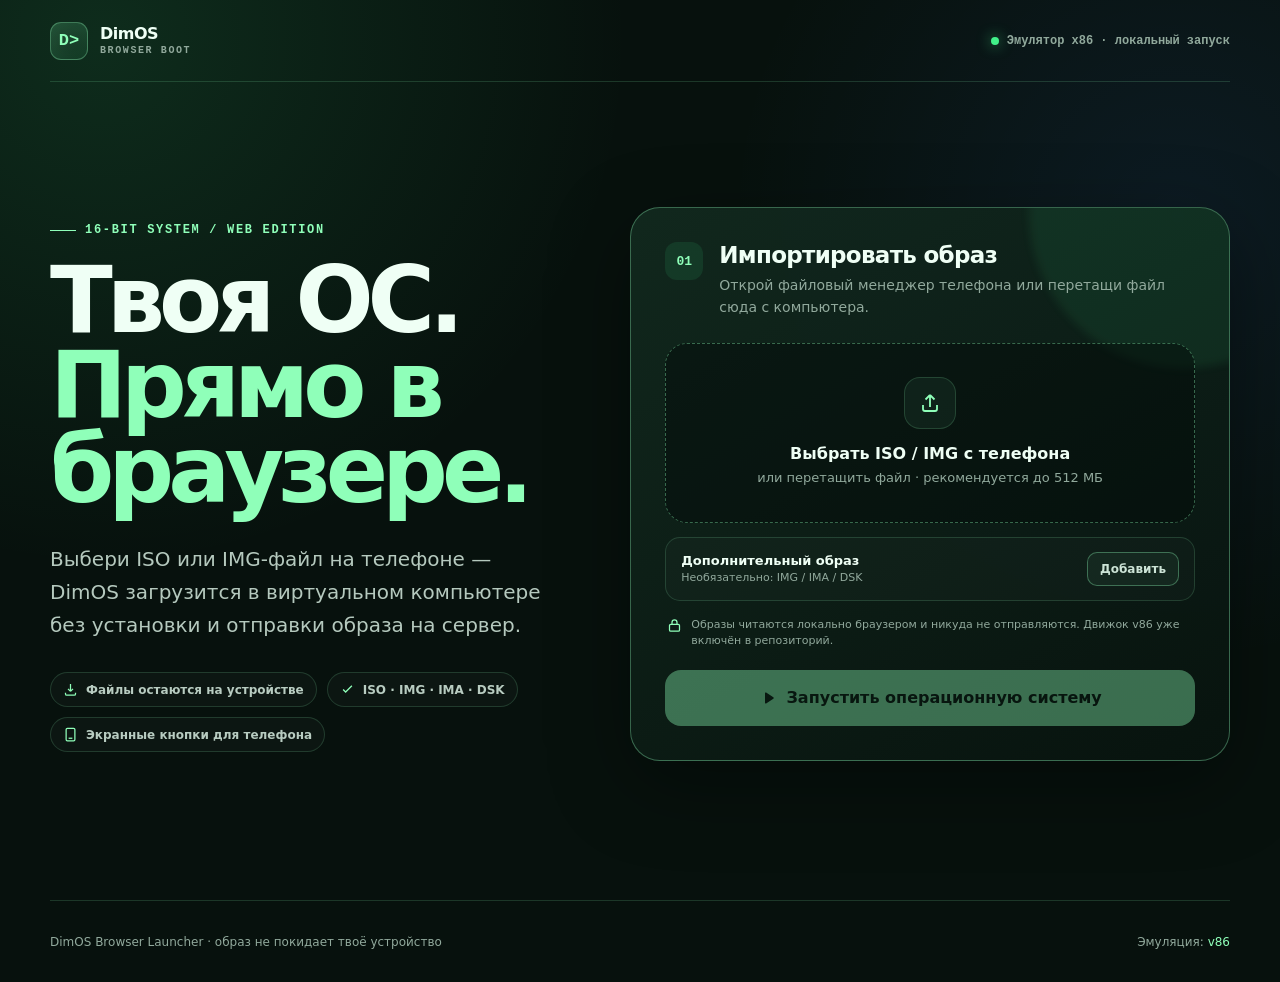
==== index.html @ f40536ed "Add browser launcher for ISO images Co-authored-by: arena-agent <297053741+arena-agent@users.noreply" ====
<!doctype html>
<html lang="ru">
<head>
    <meta charset="utf-8">
    <meta name="viewport" content="width=device-width, initial-scale=1, viewport-fit=cover">
    <meta name="theme-color" content="#07110d">
    <meta name="description" content="Запуск DimOS и других загрузочных ISO/IMG-образов прямо в браузере.">
    <title>DimOS — запуск в браузере</title>
    <style>
        :root {
            color-scheme: dark;
            --bg: #07110d;
            --panel: rgba(14, 29, 23, 0.84);
            --panel-strong: #0d1b16;
            --line: rgba(143, 255, 188, 0.16);
            --line-strong: rgba(143, 255, 188, 0.34);
            --text: #effff5;
            --muted: #91a99c;
            --green: #8fffb9;
            --green-strong: #41f18a;
            --green-dark: #123d29;
            --amber: #ffc96b;
            --red: #ff8f8f;
            --shadow: 0 24px 80px rgba(0, 0, 0, 0.38);
            --radius-xl: 30px;
            --radius-lg: 22px;
            --radius-md: 15px;
        }

        * {
            box-sizing: border-box;
        }

        html {
            scroll-behavior: smooth;
        }

        body {
            min-width: 320px;
            min-height: 100vh;
            margin: 0;
            overflow-x: hidden;
            color: var(--text);
            background:
                radial-gradient(circle at 8% 4%, rgba(65, 241, 138, 0.12), transparent 33rem),
                radial-gradient(circle at 92% 22%, rgba(68, 127, 255, 0.09), transparent 28rem),
                var(--bg);
            font-family: Inter, ui-sans-serif, system-ui, -apple-system, BlinkMacSystemFont, "Segoe UI", sans-serif;
        }

        body::before {
            position: fixed;
            inset: 0;
            z-index: -1;
            pointer-events: none;
            content: "";
            opacity: 0.14;
            background-image:
                linear-gradient(rgba(255, 255, 255, 0.025) 1px, transparent 1px),
                linear-gradient(90deg, rgba(255, 255, 255, 0.025) 1px, transparent 1px);
            background-size: 42px 42px;
            mask-image: linear-gradient(to bottom, black, transparent 78%);
        }

        button,
        input {
            font: inherit;
        }

        button {
            color: inherit;
        }

        .shell {
            width: min(1180px, calc(100% - 32px));
            margin: 0 auto;
        }

        .topbar {
            display: flex;
            align-items: center;
            justify-content: space-between;
            min-height: 82px;
            border-bottom: 1px solid var(--line);
        }

        .brand {
            display: inline-flex;
            align-items: center;
            gap: 12px;
            color: var(--text);
            text-decoration: none;
        }

        .brand-mark {
            display: grid;
            width: 38px;
            height: 38px;
            place-items: center;
            border: 1px solid var(--line-strong);
            border-radius: 11px;
            background: linear-gradient(145deg, rgba(143, 255, 185, 0.16), rgba(143, 255, 185, 0.03));
            box-shadow: inset 0 0 22px rgba(65, 241, 138, 0.08);
            color: var(--green);
            font: 800 17px/1 ui-monospace, "SFMono-Regular", Consolas, monospace;
        }

        .brand-copy {
            display: grid;
            gap: 2px;
        }

        .brand-name {
            letter-spacing: -0.03em;
            font-weight: 760;
        }

        .brand-version {
            color: var(--muted);
            font: 600 10px/1.2 ui-monospace, "SFMono-Regular", Consolas, monospace;
            letter-spacing: 0.16em;
            text-transform: uppercase;
        }

        .top-status {
            display: inline-flex;
            align-items: center;
            gap: 8px;
            color: var(--muted);
            font: 600 12px/1 ui-monospace, "SFMono-Regular", Consolas, monospace;
        }

        .top-status::before {
            width: 8px;
            height: 8px;
            border-radius: 50%;
            background: var(--green-strong);
            box-shadow: 0 0 14px rgba(65, 241, 138, 0.72);
            content: "";
        }

        .hero {
            display: grid;
            grid-template-columns: minmax(0, 0.9fr) minmax(380px, 1.1fr);
            gap: clamp(36px, 7vw, 94px);
            align-items: center;
            min-height: calc(100vh - 82px);
            padding: 72px 0 86px;
        }

        .eyebrow {
            display: inline-flex;
            align-items: center;
            gap: 9px;
            margin-bottom: 22px;
            color: var(--green);
            font: 700 12px/1.2 ui-monospace, "SFMono-Regular", Consolas, monospace;
            letter-spacing: 0.14em;
            text-transform: uppercase;
        }

        .eyebrow::before {
            width: 26px;
            height: 1px;
            background: currentColor;
            content: "";
        }

        h1 {
            max-width: 680px;
            margin: 0;
            letter-spacing: -0.065em;
            font-size: clamp(54px, 7.2vw, 92px);
            font-weight: 760;
            line-height: 0.92;
        }

        h1 span {
            display: block;
            color: var(--green);
        }

        .lead {
            max-width: 600px;
            margin: 30px 0 0;
            color: #b5c9be;
            font-size: clamp(17px, 2vw, 20px);
            line-height: 1.65;
        }

        .feature-row {
            display: flex;
            flex-wrap: wrap;
            gap: 10px;
            margin-top: 30px;
        }

        .feature {
            display: inline-flex;
            align-items: center;
            gap: 8px;
            padding: 9px 12px;
            border: 1px solid var(--line);
            border-radius: 999px;
            color: #b8ccc1;
            background: rgba(255, 255, 255, 0.025);
            font-size: 12px;
            font-weight: 650;
        }

        .feature svg {
            width: 15px;
            color: var(--green);
        }

        .loader-card {
            position: relative;
            overflow: hidden;
            padding: clamp(22px, 4vw, 34px);
            border: 1px solid var(--line-strong);
            border-radius: var(--radius-xl);
            background: linear-gradient(150deg, rgba(18, 41, 31, 0.94), rgba(8, 19, 15, 0.94));
            box-shadow: var(--shadow);
        }

        .loader-card::before {
            position: absolute;
            top: -150px;
            right: -110px;
            width: 310px;
            height: 310px;
            border-radius: 50%;
            background: rgba(65, 241, 138, 0.08);
            filter: blur(4px);
            content: "";
        }

        .card-head {
            position: relative;
            display: flex;
            gap: 16px;
            align-items: flex-start;
            margin-bottom: 24px;
        }

        .step-number {
            display: grid;
            flex: 0 0 auto;
            width: 38px;
            height: 38px;
            place-items: center;
            border-radius: 12px;
            color: var(--green);
            background: rgba(65, 241, 138, 0.1);
            font: 700 13px/1 ui-monospace, "SFMono-Regular", Consolas, monospace;
        }

        h2,
        h3,
        p {
            margin-top: 0;
        }

        .card-head h2 {
            margin-bottom: 7px;
            letter-spacing: -0.03em;
            font-size: 23px;
        }

        .card-head p {
            margin-bottom: 0;
            color: var(--muted);
            font-size: 14px;
            line-height: 1.55;
        }

        .dropzone {
            position: relative;
            display: grid;
            min-height: 180px;
            padding: 26px;
            place-items: center;
            border: 1px dashed rgba(143, 255, 185, 0.36);
            border-radius: var(--radius-lg);
            outline: none;
            background: rgba(4, 12, 9, 0.46);
            text-align: center;
            transition: border-color 160ms ease, background 160ms ease, transform 160ms ease;
            cursor: pointer;
        }

        .dropzone:hover,
        .dropzone:focus-visible,
        .dropzone.is-dragging {
            border-color: var(--green);
            background: rgba(65, 241, 138, 0.075);
            transform: translateY(-2px);
        }

        .dropzone input {
            position: absolute;
            width: 1px;
            height: 1px;
            opacity: 0;
            pointer-events: none;
        }

        .upload-icon {
            display: grid;
            width: 52px;
            height: 52px;
            margin: 0 auto 15px;
            place-items: center;
            border: 1px solid var(--line);
            border-radius: 16px;
            background: rgba(143, 255, 185, 0.06);
            color: var(--green);
        }

        .upload-icon svg {
            width: 24px;
        }

        .drop-title {
            display: block;
            margin-bottom: 6px;
            font-weight: 720;
        }

        .drop-hint {
            display: block;
            color: var(--muted);
            font-size: 13px;
            line-height: 1.45;
        }

        .file-summary {
            display: none;
            grid-template-columns: 42px minmax(0, 1fr) auto;
            gap: 12px;
            align-items: center;
            width: 100%;
            text-align: left;
        }

        .dropzone.has-file .upload-prompt {
            display: none;
        }

        .dropzone.has-file .file-summary {
            display: grid;
        }

        .file-type {
            display: grid;
            width: 42px;
            height: 42px;
            place-items: center;
            border-radius: 12px;
            background: var(--green-dark);
            color: var(--green);
            font: 800 10px/1 ui-monospace, "SFMono-Regular", Consolas, monospace;
        }

        .file-copy {
            min-width: 0;
        }

        .file-name {
            display: block;
            overflow: hidden;
            margin-bottom: 4px;
            text-overflow: ellipsis;
            white-space: nowrap;
            font-size: 14px;
            font-weight: 700;
        }

        .file-meta {
            color: var(--muted);
            font-size: 12px;
        }

        .change-file {
            color: var(--green);
            font-size: 12px;
            font-weight: 700;
        }

        .secondary-upload {
            display: grid;
            grid-template-columns: minmax(0, 1fr) auto;
            gap: 12px;
            align-items: center;
            margin-top: 14px;
            padding: 14px 15px;
            border: 1px solid var(--line);
            border-radius: var(--radius-md);
            background: rgba(255, 255, 255, 0.02);
        }

        .secondary-copy strong {
            display: block;
            margin-bottom: 3px;
            font-size: 13px;
        }

        .secondary-copy span {
            display: block;
            overflow: hidden;
            max-width: 280px;
            color: var(--muted);
            text-overflow: ellipsis;
            white-space: nowrap;
            font-size: 11px;
        }

        .small-file-button {
            position: relative;
            overflow: hidden;
            padding: 9px 12px;
            border: 1px solid var(--line-strong);
            border-radius: 10px;
            color: #cce3d6;
            background: rgba(143, 255, 185, 0.05);
            font-size: 12px;
            font-weight: 700;
            cursor: pointer;
        }

        .small-file-button:hover {
            border-color: var(--green);
        }

        .small-file-button input {
            position: absolute;
            inset: 0;
            opacity: 0;
            cursor: pointer;
        }

        .privacy-note {
            display: flex;
            gap: 9px;
            align-items: flex-start;
            margin: 16px 2px 0;
            color: var(--muted);
            font-size: 11px;
            line-height: 1.5;
        }

        .privacy-note svg {
            flex: 0 0 auto;
            width: 15px;
            margin-top: 1px;
            color: var(--green);
        }

        .start-button {
            display: flex;
            width: 100%;
            min-height: 56px;
            margin-top: 20px;
            align-items: center;
            justify-content: center;
            gap: 10px;
            border: 0;
            border-radius: 16px;
            color: #06140d;
            background: var(--green);
            box-shadow: 0 12px 35px rgba(65, 241, 138, 0.18);
            font-weight: 800;
            cursor: pointer;
            transition: filter 160ms ease, transform 160ms ease, opacity 160ms ease;
        }

        .start-button:hover:not(:disabled) {
            filter: brightness(1.08);
            transform: translateY(-2px);
        }

        .start-button:disabled {
            opacity: 0.38;
            box-shadow: none;
            cursor: not-allowed;
        }

        .start-button svg {
            width: 18px;
        }

        .emulator-section {
            display: none;
            padding: 16px 0 100px;
        }

        .emulator-section.is-visible {
            display: block;
        }

        .emulator-heading {
            display: flex;
            gap: 20px;
            align-items: flex-end;
            justify-content: space-between;
            margin-bottom: 22px;
        }

        .emulator-heading h2 {
            margin-bottom: 6px;
            letter-spacing: -0.04em;
            font-size: clamp(30px, 5vw, 48px);
        }

        .emulator-heading p {
            margin-bottom: 0;
            color: var(--muted);
        }

        .machine {
            overflow: hidden;
            border: 1px solid var(--line-strong);
            border-radius: var(--radius-xl);
            background: #09110e;
            box-shadow: var(--shadow);
        }

        .machine-toolbar {
            display: flex;
            gap: 14px;
            align-items: center;
            justify-content: space-between;
            min-height: 58px;
            padding: 10px 16px;
            border-bottom: 1px solid var(--line);
            background: rgba(255, 255, 255, 0.025);
        }

        .machine-status {
            display: inline-flex;
            min-width: 0;
            gap: 9px;
            align-items: center;
            color: #b7cbbf;
            font: 600 12px/1.3 ui-monospace, "SFMono-Regular", Consolas, monospace;
        }

        .status-dot {
            flex: 0 0 auto;
            width: 9px;
            height: 9px;
            border-radius: 50%;
            background: var(--amber);
            box-shadow: 0 0 12px rgba(255, 201, 107, 0.52);
        }

        .machine-status[data-tone="ready"] .status-dot {
            background: var(--green-strong);
            box-shadow: 0 0 12px rgba(65, 241, 138, 0.6);
        }

        .machine-status[data-tone="error"] .status-dot {
            background: var(--red);
            box-shadow: 0 0 12px rgba(255, 143, 143, 0.55);
        }

        #statusText {
            overflow: hidden;
            text-overflow: ellipsis;
            white-space: nowrap;
        }

        .toolbar-actions {
            display: flex;
            flex-wrap: wrap;
            gap: 7px;
            justify-content: flex-end;
        }

        .tool-button {
            min-height: 34px;
            padding: 7px 11px;
            border: 1px solid var(--line);
            border-radius: 9px;
            color: #bdd2c7;
            background: rgba(255, 255, 255, 0.025);
            font-size: 11px;
            font-weight: 700;
            cursor: pointer;
        }

        .tool-button:hover:not(:disabled) {
            border-color: var(--line-strong);
            color: var(--text);
            background: rgba(143, 255, 185, 0.055);
        }

        .tool-button:disabled {
            opacity: 0.4;
            cursor: not-allowed;
        }

        .screen-viewport {
            position: relative;
            display: grid;
            min-height: 520px;
            overflow: auto;
            place-items: center;
            padding: 28px;
            outline: none;
            background:
                radial-gradient(circle at 50% 44%, rgba(28, 80, 52, 0.18), transparent 34rem),
                #030604;
        }

        .screen-viewport:focus-visible {
            box-shadow: inset 0 0 0 2px var(--green);
        }

        #screen_container {
            position: relative;
            flex: 0 0 auto;
            overflow: hidden;
            background: #000;
            box-shadow: 0 0 0 1px #203128, 0 16px 48px rgba(0, 0, 0, 0.58);
        }

        #screen_container > div {
            white-space: pre;
            font: 16px/16px ui-monospace, "SFMono-Regular", Consolas, monospace;
        }

        #screen_container canvas {
            display: none;
            image-rendering: pixelated;
        }

        .boot-placeholder {
            position: absolute;
            inset: 0;
            display: grid;
            place-items: center;
            padding: 30px;
            color: var(--muted);
            background: #030604;
            text-align: center;
            font: 600 13px/1.7 ui-monospace, "SFMono-Regular", Consolas, monospace;
        }

        .boot-placeholder[hidden] {
            display: none;
        }

        .placeholder-spinner {
            width: 34px;
            height: 34px;
            margin: 0 auto 16px;
            border: 2px solid rgba(143, 255, 185, 0.15);
            border-top-color: var(--green);
            border-radius: 50%;
            animation: spin 900ms linear infinite;
        }

        @keyframes spin {
            to { transform: rotate(360deg); }
        }

        .mobile-controls {
            display: grid;
            grid-template-columns: minmax(260px, 1fr) minmax(220px, 0.65fr);
            gap: 20px;
            padding: 22px;
            border-top: 1px solid var(--line);
            background: rgba(255, 255, 255, 0.018);
        }

        .control-panel {
            display: flex;
            flex-wrap: wrap;
            gap: 10px;
            align-content: center;
        }

        .control-label {
            width: 100%;
            margin-bottom: 2px;
            color: var(--muted);
            font-size: 11px;
            font-weight: 700;
            letter-spacing: 0.08em;
            text-transform: uppercase;
        }

        .key-button {
            min-width: 56px;
            min-height: 46px;
            padding: 10px 15px;
            border: 1px solid var(--line-strong);
            border-radius: 12px;
            color: #dff8e9;
            background: linear-gradient(180deg, rgba(143, 255, 185, 0.09), rgba(143, 255, 185, 0.025));
            box-shadow: 0 3px 0 rgba(0, 0, 0, 0.32);
            font: 750 13px/1 ui-monospace, "SFMono-Regular", Consolas, monospace;
            touch-action: manipulation;
            user-select: none;
            cursor: pointer;
        }

        .key-button:active:not(:disabled) {
            transform: translateY(2px);
            box-shadow: 0 1px 0 rgba(0, 0, 0, 0.32);
        }

        .key-button:disabled {
            opacity: 0.34;
            cursor: not-allowed;
        }

        .key-button.primary-key {
            min-width: 124px;
            color: #06140d;
            border-color: var(--green);
            background: var(--green);
        }

        .dpad {
            display: grid;
            grid-template-columns: repeat(3, 52px);
            grid-template-rows: repeat(2, 48px);
            gap: 7px;
            justify-content: end;
        }

        .dpad .key-button {
            min-width: 52px;
            min-height: 48px;
            padding: 0;
            font-size: 17px;
        }

        .dpad-up { grid-column: 2; }
        .dpad-left { grid-column: 1; grid-row: 2; }
        .dpad-down { grid-column: 2; grid-row: 2; }
        .dpad-right { grid-column: 3; grid-row: 2; }

        .instructions {
            display: grid;
            grid-template-columns: repeat(3, 1fr);
            gap: 12px;
            margin-top: 18px;
        }

        .instruction-card {
            padding: 17px;
            border: 1px solid var(--line);
            border-radius: 16px;
            background: rgba(255, 255, 255, 0.02);
        }

        .instruction-card strong {
            display: block;
            margin-bottom: 5px;
            color: #d8eee2;
            font-size: 13px;
        }

        .instruction-card span {
            color: var(--muted);
            font-size: 12px;
            line-height: 1.5;
        }

        footer {
            display: flex;
            gap: 18px;
            align-items: center;
            justify-content: space-between;
            min-height: 82px;
            border-top: 1px solid var(--line);
            color: var(--muted);
            font-size: 12px;
        }

        footer a {
            color: var(--green);
            text-decoration: none;
        }

        @media (max-width: 900px) {
            .hero {
                grid-template-columns: 1fr;
                min-height: auto;
                padding: 72px 0;
            }

            .hero-copy {
                max-width: 720px;
            }

            .loader-card {
                max-width: 680px;
            }

            .mobile-controls {
                grid-template-columns: 1fr auto;
            }
        }

        @media (max-width: 640px) {
            .shell {
                width: min(100% - 22px, 1180px);
            }

            .topbar {
                min-height: 68px;
            }

            .top-status {
                font-size: 0;
            }

            .top-status::after {
                content: "WEB";
                font-size: 10px;
            }

            .hero {
                gap: 48px;
                padding: 52px 0 62px;
            }

            h1 {
                font-size: clamp(48px, 16.5vw, 70px);
            }

            .lead {
                margin-top: 24px;
                font-size: 16px;
            }

            .loader-card {
                padding: 18px;
                border-radius: 24px;
            }

            .dropzone {
                min-height: 164px;
                padding: 20px;
            }

            .file-summary {
                grid-template-columns: 42px minmax(0, 1fr);
            }

            .change-file {
                display: none;
            }

            .secondary-copy span {
                max-width: 170px;
            }

            .emulator-heading {
                display: block;
            }

            .machine {
                border-radius: 20px;
            }

            .machine-toolbar {
                align-items: flex-start;
            }

            .machine-status {
                max-width: 44%;
            }

            .toolbar-actions {
                gap: 5px;
            }

            .tool-button {
                padding: 7px 9px;
                font-size: 10px;
            }

            .screen-viewport {
                min-height: 360px;
                padding: 14px;
            }

            .mobile-controls {
                grid-template-columns: 1fr;
                padding: 17px;
            }

            .dpad {
                justify-content: start;
            }

            .instructions {
                grid-template-columns: 1fr;
            }

            footer {
                display: block;
                padding: 24px 0;
                line-height: 1.7;
            }
        }

        @media (prefers-reduced-motion: reduce) {
            html { scroll-behavior: auto; }
            *, *::before, *::after {
                scroll-behavior: auto !important;
                animation-duration: 0.01ms !important;
                animation-iteration-count: 1 !important;
                transition-duration: 0.01ms !important;
            }
        }
    </style>
</head>
<body>
    <header class="shell topbar">
        <a class="brand" href="#top" aria-label="DimOS — в начало">
            <span class="brand-mark">D&gt;</span>
            <span class="brand-copy">
                <span class="brand-name">DimOS</span>
                <span class="brand-version">Browser boot</span>
            </span>
        </a>
        <span class="top-status">Эмулятор x86 · локальный запуск</span>
    </header>

    <main id="top">
        <section class="shell hero" aria-labelledby="pageTitle">
            <div class="hero-copy">
                <span class="eyebrow">16-bit system / web edition</span>
                <h1 id="pageTitle">Твоя ОС.<span>Прямо в браузере.</span></h1>
                <p class="lead">
                    Выбери ISO или IMG-файл на телефоне — DimOS загрузится в виртуальном компьютере без установки и отправки образа на сервер.
                </p>
                <div class="feature-row" aria-label="Возможности">
                    <span class="feature">
                        <svg viewBox="0 0 24 24" fill="none" stroke="currentColor" stroke-width="2" aria-hidden="true"><path d="M12 3v12m0 0 4-4m-4 4-4-4"/><path d="M4 17v2a2 2 0 0 0 2 2h12a2 2 0 0 0 2-2v-2"/></svg>
                        Файлы остаются на устройстве
                    </span>
                    <span class="feature">
                        <svg viewBox="0 0 24 24" fill="none" stroke="currentColor" stroke-width="2" aria-hidden="true"><path d="m5 12 4 4L19 6"/></svg>
                        ISO · IMG · IMA · DSK
                    </span>
                    <span class="feature">
                        <svg viewBox="0 0 24 24" fill="none" stroke="currentColor" stroke-width="2" aria-hidden="true"><rect x="5" y="2" width="14" height="20" rx="2"/><path d="M9 18h6"/></svg>
                        Экранные кнопки для телефона
                    </span>
                </div>
            </div>

            <div class="loader-card">
                <div class="card-head">
                    <span class="step-number">01</span>
                    <div>
                        <h2>Импортировать образ</h2>
                        <p>Открой файловый менеджер телефона или перетащи файл сюда с компьютера.</p>
                    </div>
                </div>

                <label class="dropzone" id="dropzone" tabindex="0">
                    <input id="bootFile" type="file" accept=".iso,.img,.ima,.dsk,application/x-iso9660-image,application/octet-stream">
                    <span class="upload-prompt">
                        <span class="upload-icon">
                            <svg viewBox="0 0 24 24" fill="none" stroke="currentColor" stroke-width="1.8" aria-hidden="true"><path d="M12 16V4m0 0L7.5 8.5M12 4l4.5 4.5"/><path d="M5 14v4a2 2 0 0 0 2 2h10a2 2 0 0 0 2-2v-4"/></svg>
                        </span>
                        <span class="drop-title">Выбрать ISO / IMG с телефона</span>
                        <span class="drop-hint">или перетащить файл · рекомендуется до 512 МБ</span>
                    </span>
                    <span class="file-summary">
                        <span class="file-type" id="fileType">ISO</span>
                        <span class="file-copy">
                            <span class="file-name" id="fileName">dimos.iso</span>
                            <span class="file-meta" id="fileMeta">2 МБ · CD-ROM</span>
                        </span>
                        <span class="change-file">Изменить</span>
                    </span>
                </label>

                <div class="secondary-upload">
                    <span class="secondary-copy">
                        <strong>Дополнительный образ</strong>
                        <span id="extraFileName">Необязательно: IMG / IMA / DSK</span>
                    </span>
                    <label class="small-file-button">
                        Добавить
                        <input id="extraFile" type="file" accept=".img,.ima,.dsk,application/octet-stream">
                    </label>
                </div>

                <p class="privacy-note">
                    <svg viewBox="0 0 24 24" fill="none" stroke="currentColor" stroke-width="2" aria-hidden="true"><rect x="4" y="10" width="16" height="11" rx="2"/><path d="M8 10V7a4 4 0 0 1 8 0v3"/></svg>
                    Образы читаются локально браузером и никуда не отправляются. Движок v86 уже включён в репозиторий.
                </p>

                <button class="start-button" id="startButton" type="button" disabled>
                    <svg viewBox="0 0 24 24" fill="currentColor" aria-hidden="true"><path d="M8 5.6v12.8a1 1 0 0 0 1.52.85l9.6-6.4a1 1 0 0 0 0-1.7l-9.6-6.4A1 1 0 0 0 8 5.6Z"/></svg>
                    Запустить операционную систему
                </button>
            </div>
        </section>

        <section class="shell emulator-section" id="emulatorSection" aria-labelledby="emulatorTitle">
            <div class="emulator-heading">
                <div>
                    <span class="eyebrow">Virtual machine</span>
                    <h2 id="emulatorTitle">DimOS работает здесь</h2>
                    <p>Нажми на экран, чтобы передать ему физическую клавиатуру.</p>
                </div>
            </div>

            <div class="machine">
                <div class="machine-toolbar">
                    <div class="machine-status" id="machineStatus" data-tone="loading" role="status" aria-live="polite">
                        <span class="status-dot" aria-hidden="true"></span>
                        <span id="statusText">Ожидание образа</span>
                    </div>
                    <div class="toolbar-actions">
                        <button class="tool-button vm-action" id="pauseButton" type="button" disabled>Пауза</button>
                        <button class="tool-button vm-action" id="restartButton" type="button" disabled>Перезапуск</button>
                        <button class="tool-button vm-action" id="fullscreenButton" type="button" disabled>На весь экран</button>
                        <button class="tool-button" id="changeButton" type="button">Другой образ</button>
                    </div>
                </div>

                <div class="screen-viewport" id="screenViewport" tabindex="0" aria-label="Экран виртуального компьютера">
                    <div id="screen_container">
                        <div></div>
                        <canvas></canvas>
                    </div>
                    <div class="boot-placeholder" id="bootPlaceholder">
                        <div>
                            <div class="placeholder-spinner" aria-hidden="true"></div>
                            Подготовка виртуального компьютера…
                        </div>
                    </div>
                </div>

                <div class="mobile-controls" aria-label="Экранная клавиатура">
                    <div class="control-panel">
                        <span class="control-label">Командная строка</span>
                        <button class="key-button primary-key virtual-key" type="button" data-action="snake" disabled>SNAKE ↵</button>
                        <button class="key-button virtual-key" type="button" data-scan="49" disabled>N</button>
                        <button class="key-button virtual-key" type="button" data-scan="1" disabled>ESC</button>
                        <button class="key-button virtual-key" type="button" data-scan="28" disabled>ENTER</button>
                    </div>
                    <div>
                        <span class="control-label">Управление змейкой</span>
                        <div class="dpad">
                            <button class="key-button virtual-key dpad-up" type="button" data-scan="17" aria-label="Вверх" disabled>▲</button>
                            <button class="key-button virtual-key dpad-left" type="button" data-scan="30" aria-label="Влево" disabled>◀</button>
                            <button class="key-button virtual-key dpad-down" type="button" data-scan="31" aria-label="Вниз" disabled>▼</button>
                            <button class="key-button virtual-key dpad-right" type="button" data-scan="32" aria-label="Вправо" disabled>▶</button>
                        </div>
                    </div>
                </div>
            </div>

            <div class="instructions">
                <div class="instruction-card">
                    <strong>1. Дождись строки «&gt;»</strong>
                    <span>Это значит, что DimOS полностью загрузилась.</span>
                </div>
                <div class="instruction-card">
                    <strong>2. Запусти SNAKE</strong>
                    <span>Нажми зелёную экранную кнопку или введи команду вручную.</span>
                </div>
                <div class="instruction-card">
                    <strong>3. Играй</strong>
                    <span>Используй стрелки на экране, WASD, N для новой игры и Esc для выхода.</span>
                </div>
            </div>
        </section>
    </main>

    <footer class="shell">
        <span>DimOS Browser Launcher · образ не покидает твоё устройство</span>
        <span>Эмуляция: <a href="https://github.com/copy/v86" target="_blank" rel="noreferrer">v86</a></span>
    </footer>

    <script src="./web/v86/libv86.js"></script>
    <script>
        "use strict";

        const OPENED_AS_LOCAL_FILE = window.location.protocol === "file:";
        const LOCAL_V86_BASE = new URL("./web/v86/", window.location.href).href.replace(/\/$/, "");
        const V86_BASE = OPENED_AS_LOCAL_FILE
            ? "https://cdn.jsdelivr.net/npm/v86@0.5.424/build"
            : LOCAL_V86_BASE;
        const V86_BIOS_BASE = OPENED_AS_LOCAL_FILE
            ? "https://cdn.jsdelivr.net/gh/copy/v86@f3d4472a9c934b9ad78a311f5849ba711a296d23/bios"
            : LOCAL_V86_BASE;
        const FLOPPY_MAX_SIZE = 3 * 1024 * 1024;

        const bootFileInput = document.getElementById("bootFile");
        const extraFileInput = document.getElementById("extraFile");
        const dropzone = document.getElementById("dropzone");
        const startButton = document.getElementById("startButton");
        const emulatorSection = document.getElementById("emulatorSection");
        const screenContainer = document.getElementById("screen_container");
        const screenViewport = document.getElementById("screenViewport");
        const bootPlaceholder = document.getElementById("bootPlaceholder");
        const machineStatus = document.getElementById("machineStatus");
        const statusText = document.getElementById("statusText");
        const pauseButton = document.getElementById("pauseButton");
        const restartButton = document.getElementById("restartButton");
        const fullscreenButton = document.getElementById("fullscreenButton");
        const changeButton = document.getElementById("changeButton");
        const vmActions = document.querySelectorAll(".vm-action");
        const virtualKeys = document.querySelectorAll(".virtual-key");

        let primaryFile = null;
        let secondaryFile = null;
        let emulator = null;
        let paused = false;
        let starting = false;

        function formatBytes(bytes) {
            if (bytes < 1024) return `${bytes} Б`;
            if (bytes < 1024 * 1024) return `${(bytes / 1024).toFixed(1)} КБ`;
            if (bytes < 1024 * 1024 * 1024) return `${(bytes / 1024 / 1024).toFixed(1)} МБ`;
            return `${(bytes / 1024 / 1024 / 1024).toFixed(2)} ГБ`;
        }

        function extensionOf(file) {
            const match = file.name.toLowerCase().match(/\.([a-z0-9]+)$/);
            return match ? match[1] : "img";
        }

        function isIso(file) {
            return extensionOf(file) === "iso" || file.type.includes("iso");
        }

        function diskKind(file) {
            if (isIso(file)) return "CD-ROM";
            if (file.size <= FLOPPY_MAX_SIZE) return "дискета";
            return "жёсткий диск";
        }

        function setStatus(message, tone = "loading") {
            statusText.textContent = message;
            machineStatus.dataset.tone = tone;
        }

        function setControlsEnabled(enabled) {
            vmActions.forEach(button => { button.disabled = !enabled; });
            virtualKeys.forEach(button => { button.disabled = !enabled; });
        }

        function showSelectedFile(file) {
            primaryFile = file;
            dropzone.classList.add("has-file");
            document.getElementById("fileType").textContent = extensionOf(file).slice(0, 4).toUpperCase();
            document.getElementById("fileName").textContent = file.name;
            document.getElementById("fileMeta").textContent = `${formatBytes(file.size)} · ${diskKind(file)}`;
            startButton.disabled = false;
        }

        function chooseDroppedFile(files) {
            const file = Array.from(files).find(candidate => /\.(iso|img|ima|dsk)$/i.test(candidate.name));
            if (file) {
                showSelectedFile(file);
            } else {
                alert("Выбери загрузочный файл ISO, IMG, IMA или DSK.");
            }
        }

        bootFileInput.addEventListener("change", () => {
            if (bootFileInput.files[0]) showSelectedFile(bootFileInput.files[0]);
        });

        extraFileInput.addEventListener("change", async () => {
            secondaryFile = extraFileInput.files[0] || null;
            document.getElementById("extraFileName").textContent = secondaryFile
                ? `${secondaryFile.name} · ${formatBytes(secondaryFile.size)}`
                : "Необязательно: IMG / IMA / DSK";

            if (emulator && secondaryFile) {
                try {
                    setStatus("Подключаю дополнительный диск…");
                    const image = { buffer: await secondaryFile.arrayBuffer() };
                    if (primaryFile && isIso(primaryFile)) {
                        await emulator.set_fda(image);
                    } else {
                        await emulator.set_fdb(image);
                    }
                    setStatus(`Подключён ${secondaryFile.name}`, "ready");
                } catch (error) {
                    console.error(error);
                    setStatus("Не удалось подключить дополнительный диск", "error");
                }
            }
        });

        ["dragenter", "dragover"].forEach(eventName => {
            dropzone.addEventListener(eventName, event => {
                event.preventDefault();
                dropzone.classList.add("is-dragging");
            });
        });

        ["dragleave", "drop"].forEach(eventName => {
            dropzone.addEventListener(eventName, event => {
                event.preventDefault();
                dropzone.classList.remove("is-dragging");
            });
        });

        dropzone.addEventListener("drop", event => chooseDroppedFile(event.dataTransfer.files));
        dropzone.addEventListener("keydown", event => {
            if (event.key === "Enter" || event.key === " ") {
                event.preventDefault();
                bootFileInput.click();
            }
        });

        function resetScreenMarkup() {
            const textScreen = document.createElement("div");
            const canvas = document.createElement("canvas");
            canvas.style.display = "none";
            screenContainer.replaceChildren(textScreen, canvas);
            bootPlaceholder.hidden = false;
        }

        async function destroyEmulator() {
            if (!emulator) return;
            const oldEmulator = emulator;
            emulator = null;
            window.emulator = null;
            try {
                await oldEmulator.stop();
            } catch (error) {
                console.debug("Stopping an inactive VM:", error);
            }
            try {
                await oldEmulator.destroy();
            } catch (error) {
                console.debug("Destroying VM:", error);
            }
        }

        function fitScreen() {
            if (!emulator) return;
            const available = Math.max(280, screenViewport.clientWidth - 42);
            const scale = Math.min(1, available / 720);
            try {
                emulator.screen_set_scale(scale, scale);
            } catch (error) {
                console.debug("Screen scaling is not ready yet:", error);
            }
        }

        async function startEmulator() {
            if (!primaryFile || starting) return;
            starting = true;
            startButton.disabled = true;
            startButton.textContent = "Подготовка образа…";
            emulatorSection.classList.add("is-visible");
            emulatorSection.scrollIntoView({ behavior: "smooth", block: "start" });
            setControlsEnabled(false);
            setStatus("Читаю образ с устройства…");
            paused = false;
            pauseButton.textContent = "Пауза";

            try {
                if (typeof window.V86 !== "function") {
                    throw new Error("Движок v86 не загрузился. Проверь подключение к интернету.");
                }

                await destroyEmulator();
                resetScreenMarkup();

                const primaryBuffer = await primaryFile.arrayBuffer();
                const options = {
                    wasm_path: `${V86_BASE}/v86.wasm`,
                    memory_size: 32 * 1024 * 1024,
                    vga_memory_size: 4 * 1024 * 1024,
                    screen_container: screenContainer,
                    bios: { url: `${V86_BIOS_BASE}/seabios.bin` },
                    vga_bios: { url: `${V86_BIOS_BASE}/vgabios.bin` },
                    autostart: true,
                    fastboot: true,
                    disable_mouse: true,
                    disable_speaker: true
                };

                if (isIso(primaryFile)) {
                    options.cdrom = { buffer: primaryBuffer };
                    options.boot_order = 0x213; // CD-ROM, floppy, hard disk
                } else if (primaryFile.size <= FLOPPY_MAX_SIZE) {
                    options.fda = { buffer: primaryBuffer };
                    options.boot_order = 0x231; // Floppy, CD-ROM, hard disk
                } else {
                    options.hda = { buffer: primaryBuffer };
                    options.boot_order = 0x132; // Hard disk, CD-ROM, floppy
                }

                if (secondaryFile) {
                    const secondaryImage = { buffer: await secondaryFile.arrayBuffer() };
                    if (options.fda) options.fdb = secondaryImage;
                    else options.fda = secondaryImage;
                }

                setStatus("Загружаю BIOS и движок v86…");
                emulator = new window.V86(options);
                window.emulator = emulator;

                emulator.add_listener("download-progress", event => {
                    if (!event.lengthComputable || !event.total) return;
                    const progress = Math.round(event.loaded / event.total * 100);
                    setStatus(`Загрузка компонентов: ${progress}%`);
                });

                emulator.add_listener("download-error", () => {
                    setStatus("Ошибка загрузки компонентов v86", "error");
                });

                emulator.add_listener("emulator-ready", () => {
                    bootPlaceholder.hidden = true;
                    setControlsEnabled(true);
                    setStatus(`Запущен ${primaryFile.name}`, "ready");
                    fitScreen();
                    screenViewport.focus({ preventScroll: true });
                });

                emulator.add_listener("emulator-stopped", () => {
                    if (emulator && paused) setStatus("Эмулятор на паузе");
                });
            } catch (error) {
                console.error(error);
                setStatus(error.message || "Не удалось запустить образ", "error");
                bootPlaceholder.hidden = true;
                setControlsEnabled(false);
            } finally {
                starting = false;
                startButton.textContent = "Перезапустить с выбранным образом";
                startButton.disabled = !primaryFile;
            }
        }

        startButton.addEventListener("click", startEmulator);

        pauseButton.addEventListener("click", async () => {
            if (!emulator) return;
            try {
                if (paused) {
                    await emulator.run();
                    paused = false;
                    pauseButton.textContent = "Пауза";
                    setStatus(`Запущен ${primaryFile.name}`, "ready");
                } else {
                    paused = true;
                    await emulator.stop();
                    pauseButton.textContent = "Продолжить";
                    setStatus("Эмулятор на паузе");
                }
            } catch (error) {
                console.error(error);
                setStatus("Не удалось изменить состояние эмулятора", "error");
            }
        });

        restartButton.addEventListener("click", () => {
            if (!emulator) return;
            emulator.restart();
            setStatus("Виртуальный компьютер перезапускается…");
        });

        fullscreenButton.addEventListener("click", async () => {
            if (!emulator) return;
            try {
                emulator.screen_go_fullscreen();
            } catch (error) {
                if (screenViewport.requestFullscreen) await screenViewport.requestFullscreen();
            }
        });

        changeButton.addEventListener("click", () => {
            bootFileInput.click();
            document.getElementById("top").scrollIntoView({ behavior: "smooth" });
        });

        screenViewport.addEventListener("pointerdown", () => {
            if (!emulator) return;
            emulator.keyboard_set_enabled(true);
            screenViewport.focus({ preventScroll: true });
        });

        function sendScanCode(code) {
            if (!emulator) return;
            emulator.keyboard_send_scancodes([code, code | 0x80]);
            screenViewport.focus({ preventScroll: true });
        }

        virtualKeys.forEach(button => {
            button.addEventListener("pointerdown", event => {
                event.preventDefault();
                if (!emulator) return;

                if (button.dataset.action === "snake") {
                    emulator.keyboard_send_text("SNAKE");
                    window.setTimeout(() => sendScanCode(0x1C), 80);
                    return;
                }

                sendScanCode(Number(button.dataset.scan));
            });
        });

        window.addEventListener("resize", fitScreen);
        window.addEventListener("unhandledrejection", event => {
            if (!emulatorSection.classList.contains("is-visible")) return;
            console.error(event.reason);
            setStatus("Ошибка эмулятора. Попробуй перезапустить образ.", "error");
        });
    </script>
</body>
</html>
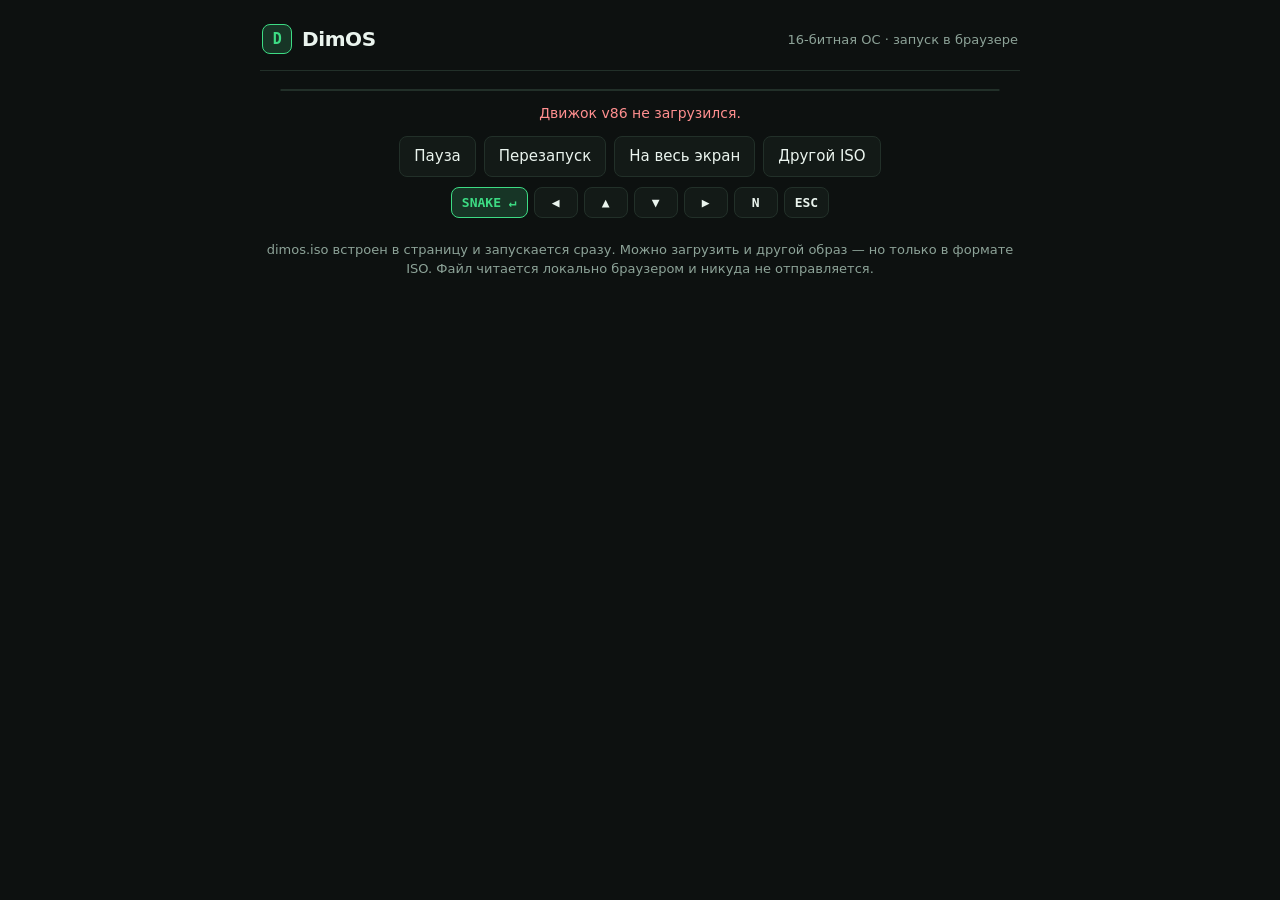
==== commit 3abfb339: "Simplify web launcher: bundle dimos.iso, ISO-only, auto-boot Co-authored-by: arena-agent <297053741+" ====
--- a/index.html
+++ b/index.html
@@ -3,1226 +3,289 @@
 <head>
     <meta charset="utf-8">
     <meta name="viewport" content="width=device-width, initial-scale=1, viewport-fit=cover">
-    <meta name="theme-color" content="#07110d">
-    <meta name="description" content="Запуск DimOS и других загрузочных ISO/IMG-образов прямо в браузере.">
+    <meta name="theme-color" content="#0d1110">
+    <meta name="description" content="DimOS — 16-битная система, которая запускается прямо в браузере.">
     <title>DimOS — запуск в браузере</title>
     <style>
         :root {
             color-scheme: dark;
-            --bg: #07110d;
-            --panel: rgba(14, 29, 23, 0.84);
-            --panel-strong: #0d1b16;
-            --line: rgba(143, 255, 188, 0.16);
-            --line-strong: rgba(143, 255, 188, 0.34);
-            --text: #effff5;
-            --muted: #91a99c;
-            --green: #8fffb9;
-            --green-strong: #41f18a;
-            --green-dark: #123d29;
-            --amber: #ffc96b;
-            --red: #ff8f8f;
-            --shadow: 0 24px 80px rgba(0, 0, 0, 0.38);
-            --radius-xl: 30px;
-            --radius-lg: 22px;
-            --radius-md: 15px;
+            --bg: #0d1110;
+            --panel: #131a17;
+            --line: #223029;
+            --text: #eaf4ee;
+            --muted: #8da398;
+            --accent: #3ddc84;
+            --accent-dim: #173526;
+            --danger: #ff8f8f;
         }
 
         * {
             box-sizing: border-box;
         }
 
-        html {
-            scroll-behavior: smooth;
-        }
-
         body {
-            min-width: 320px;
+            margin: 0;
             min-height: 100vh;
-            margin: 0;
-            overflow-x: hidden;
+            background: var(--bg);
             color: var(--text);
-            background:
-                radial-gradient(circle at 8% 4%, rgba(65, 241, 138, 0.12), transparent 33rem),
-                radial-gradient(circle at 92% 22%, rgba(68, 127, 255, 0.09), transparent 28rem),
-                var(--bg);
-            font-family: Inter, ui-sans-serif, system-ui, -apple-system, BlinkMacSystemFont, "Segoe UI", sans-serif;
-        }
-
-        body::before {
-            position: fixed;
-            inset: 0;
-            z-index: -1;
-            pointer-events: none;
-            content: "";
-            opacity: 0.14;
-            background-image:
-                linear-gradient(rgba(255, 255, 255, 0.025) 1px, transparent 1px),
-                linear-gradient(90deg, rgba(255, 255, 255, 0.025) 1px, transparent 1px);
-            background-size: 42px 42px;
-            mask-image: linear-gradient(to bottom, black, transparent 78%);
-        }
-
-        button,
-        input {
+            font: 15px/1.5 ui-sans-serif, system-ui, -apple-system, "Segoe UI", Roboto, sans-serif;
+        }
+
+        button {
             font: inherit;
-        }
-
-        button {
             color: inherit;
-        }
-
-        .shell {
-            width: min(1180px, calc(100% - 32px));
+            touch-action: manipulation;
+        }
+
+        .page {
+            width: min(760px, calc(100% - 24px));
             margin: 0 auto;
-        }
-
-        .topbar {
+            padding: 16px 0 40px;
+        }
+
+        .top {
             display: flex;
-            align-items: center;
+            align-items: baseline;
             justify-content: space-between;
-            min-height: 82px;
+            gap: 12px;
+            padding: 8px 2px 16px;
             border-bottom: 1px solid var(--line);
         }
 
         .brand {
             display: inline-flex;
             align-items: center;
-            gap: 12px;
-            color: var(--text);
-            text-decoration: none;
+            gap: 10px;
+            font-weight: 700;
+            font-size: 20px;
+            letter-spacing: -0.02em;
         }
 
         .brand-mark {
             display: grid;
-            width: 38px;
-            height: 38px;
             place-items: center;
-            border: 1px solid var(--line-strong);
-            border-radius: 11px;
-            background: linear-gradient(145deg, rgba(143, 255, 185, 0.16), rgba(143, 255, 185, 0.03));
-            box-shadow: inset 0 0 22px rgba(65, 241, 138, 0.08);
-            color: var(--green);
-            font: 800 17px/1 ui-monospace, "SFMono-Regular", Consolas, monospace;
-        }
-
-        .brand-copy {
+            width: 30px;
+            height: 30px;
+            border: 1px solid var(--accent);
+            border-radius: 8px;
+            color: var(--accent);
+            background: var(--accent-dim);
+            font: 700 15px/1 ui-monospace, Consolas, monospace;
+        }
+
+        .tag {
+            color: var(--muted);
+            font-size: 13px;
+        }
+
+        .machine {
+            margin-top: 18px;
+        }
+
+        .screen-wrap {
+            position: relative;
+            width: 100%;
+            max-width: 720px;
+            margin: 0 auto;
+            background: #000;
+            border: 1px solid var(--line);
+            border-radius: 10px;
+            overflow: hidden;
+            outline: none;
+        }
+
+        .screen-wrap:focus-visible {
+            border-color: var(--accent);
+        }
+
+        .placeholder {
+            position: absolute;
+            inset: 0;
+            z-index: 2;
             display: grid;
-            gap: 2px;
-        }
-
-        .brand-name {
-            letter-spacing: -0.03em;
-            font-weight: 760;
-        }
-
-        .brand-version {
+            place-content: center;
+            justify-items: center;
+            gap: 12px;
             color: var(--muted);
-            font: 600 10px/1.2 ui-monospace, "SFMono-Regular", Consolas, monospace;
-            letter-spacing: 0.16em;
-            text-transform: uppercase;
-        }
-
-        .top-status {
-            display: inline-flex;
-            align-items: center;
-            gap: 8px;
+            background: #000;
+            font-size: 14px;
+            pointer-events: none;
+        }
+
+        .spinner {
+            width: 26px;
+            height: 26px;
+            border: 3px solid var(--line);
+            border-top-color: var(--accent);
+            border-radius: 50%;
+            animation: spin 0.9s linear infinite;
+        }
+
+        @keyframes spin {
+            to {
+                transform: rotate(360deg);
+            }
+        }
+
+        .status {
+            margin: 12px 2px 0;
+            min-height: 1.4em;
             color: var(--muted);
-            font: 600 12px/1 ui-monospace, "SFMono-Regular", Consolas, monospace;
-        }
-
-        .top-status::before {
-            width: 8px;
-            height: 8px;
-            border-radius: 50%;
-            background: var(--green-strong);
-            box-shadow: 0 0 14px rgba(65, 241, 138, 0.72);
-            content: "";
-        }
-
-        .hero {
-            display: grid;
-            grid-template-columns: minmax(0, 0.9fr) minmax(380px, 1.1fr);
-            gap: clamp(36px, 7vw, 94px);
-            align-items: center;
-            min-height: calc(100vh - 82px);
-            padding: 72px 0 86px;
-        }
-
-        .eyebrow {
-            display: inline-flex;
-            align-items: center;
-            gap: 9px;
-            margin-bottom: 22px;
-            color: var(--green);
-            font: 700 12px/1.2 ui-monospace, "SFMono-Regular", Consolas, monospace;
-            letter-spacing: 0.14em;
-            text-transform: uppercase;
-        }
-
-        .eyebrow::before {
-            width: 26px;
-            height: 1px;
-            background: currentColor;
-            content: "";
-        }
-
-        h1 {
-            max-width: 680px;
-            margin: 0;
-            letter-spacing: -0.065em;
-            font-size: clamp(54px, 7.2vw, 92px);
-            font-weight: 760;
-            line-height: 0.92;
-        }
-
-        h1 span {
-            display: block;
-            color: var(--green);
-        }
-
-        .lead {
-            max-width: 600px;
-            margin: 30px 0 0;
-            color: #b5c9be;
-            font-size: clamp(17px, 2vw, 20px);
-            line-height: 1.65;
-        }
-
-        .feature-row {
+            font-size: 14px;
+            text-align: center;
+        }
+
+        .status[data-tone="ready"] {
+            color: var(--accent);
+        }
+
+        .status[data-tone="error"] {
+            color: var(--danger);
+        }
+
+        .controls {
             display: flex;
             flex-wrap: wrap;
-            gap: 10px;
-            margin-top: 30px;
-        }
-
-        .feature {
-            display: inline-flex;
-            align-items: center;
+            justify-content: center;
             gap: 8px;
-            padding: 9px 12px;
+            margin-top: 12px;
+        }
+
+        .controls button {
+            padding: 8px 14px;
             border: 1px solid var(--line);
-            border-radius: 999px;
-            color: #b8ccc1;
-            background: rgba(255, 255, 255, 0.025);
-            font-size: 12px;
-            font-weight: 650;
-        }
-
-        .feature svg {
-            width: 15px;
-            color: var(--green);
-        }
-
-        .loader-card {
-            position: relative;
-            overflow: hidden;
-            padding: clamp(22px, 4vw, 34px);
-            border: 1px solid var(--line-strong);
-            border-radius: var(--radius-xl);
-            background: linear-gradient(150deg, rgba(18, 41, 31, 0.94), rgba(8, 19, 15, 0.94));
-            box-shadow: var(--shadow);
-        }
-
-        .loader-card::before {
-            position: absolute;
-            top: -150px;
-            right: -110px;
-            width: 310px;
-            height: 310px;
-            border-radius: 50%;
-            background: rgba(65, 241, 138, 0.08);
-            filter: blur(4px);
-            content: "";
-        }
-
-        .card-head {
-            position: relative;
+            border-radius: 8px;
+            background: var(--panel);
+            cursor: pointer;
+        }
+
+        .controls button:hover:not(:disabled) {
+            border-color: var(--accent);
+        }
+
+        .controls button:disabled {
+            opacity: 0.45;
+            cursor: default;
+        }
+
+        .keys {
             display: flex;
-            gap: 16px;
-            align-items: flex-start;
-            margin-bottom: 24px;
-        }
-
-        .step-number {
-            display: grid;
-            flex: 0 0 auto;
-            width: 38px;
-            height: 38px;
-            place-items: center;
-            border-radius: 12px;
-            color: var(--green);
-            background: rgba(65, 241, 138, 0.1);
-            font: 700 13px/1 ui-monospace, "SFMono-Regular", Consolas, monospace;
-        }
-
-        h2,
-        h3,
-        p {
-            margin-top: 0;
-        }
-
-        .card-head h2 {
-            margin-bottom: 7px;
-            letter-spacing: -0.03em;
-            font-size: 23px;
-        }
-
-        .card-head p {
-            margin-bottom: 0;
-            color: var(--muted);
-            font-size: 14px;
-            line-height: 1.55;
-        }
-
-        .dropzone {
-            position: relative;
-            display: grid;
-            min-height: 180px;
-            padding: 26px;
-            place-items: center;
-            border: 1px dashed rgba(143, 255, 185, 0.36);
-            border-radius: var(--radius-lg);
-            outline: none;
-            background: rgba(4, 12, 9, 0.46);
-            text-align: center;
-            transition: border-color 160ms ease, background 160ms ease, transform 160ms ease;
+            flex-wrap: wrap;
+            justify-content: center;
+            gap: 6px;
+            margin-top: 10px;
+        }
+
+        .keys button {
+            min-width: 44px;
+            padding: 8px 10px;
+            border: 1px solid var(--line);
+            border-radius: 8px;
+            background: var(--panel);
+            color: var(--text);
+            font: 600 13px/1 ui-monospace, Consolas, monospace;
             cursor: pointer;
         }
 
-        .dropzone:hover,
-        .dropzone:focus-visible,
-        .dropzone.is-dragging {
-            border-color: var(--green);
-            background: rgba(65, 241, 138, 0.075);
-            transform: translateY(-2px);
-        }
-
-        .dropzone input {
-            position: absolute;
-            width: 1px;
-            height: 1px;
-            opacity: 0;
-            pointer-events: none;
-        }
-
-        .upload-icon {
-            display: grid;
-            width: 52px;
-            height: 52px;
-            margin: 0 auto 15px;
-            place-items: center;
-            border: 1px solid var(--line);
-            border-radius: 16px;
-            background: rgba(143, 255, 185, 0.06);
-            color: var(--green);
-        }
-
-        .upload-icon svg {
-            width: 24px;
-        }
-
-        .drop-title {
-            display: block;
-            margin-bottom: 6px;
-            font-weight: 720;
-        }
-
-        .drop-hint {
-            display: block;
+        .keys button:hover:not(:disabled) {
+            border-color: var(--accent);
+        }
+
+        .keys button:disabled {
+            opacity: 0.45;
+            cursor: default;
+        }
+
+        .keys .snake-key {
+            border-color: var(--accent);
+            background: var(--accent-dim);
+            color: var(--accent);
+        }
+
+        .note {
+            margin: 22px 2px 0;
             color: var(--muted);
             font-size: 13px;
-            line-height: 1.45;
-        }
-
-        .file-summary {
-            display: none;
-            grid-template-columns: 42px minmax(0, 1fr) auto;
-            gap: 12px;
-            align-items: center;
-            width: 100%;
-            text-align: left;
-        }
-
-        .dropzone.has-file .upload-prompt {
-            display: none;
-        }
-
-        .dropzone.has-file .file-summary {
-            display: grid;
-        }
-
-        .file-type {
-            display: grid;
-            width: 42px;
-            height: 42px;
-            place-items: center;
-            border-radius: 12px;
-            background: var(--green-dark);
-            color: var(--green);
-            font: 800 10px/1 ui-monospace, "SFMono-Regular", Consolas, monospace;
-        }
-
-        .file-copy {
-            min-width: 0;
-        }
-
-        .file-name {
-            display: block;
-            overflow: hidden;
-            margin-bottom: 4px;
-            text-overflow: ellipsis;
-            white-space: nowrap;
-            font-size: 14px;
-            font-weight: 700;
-        }
-
-        .file-meta {
-            color: var(--muted);
-            font-size: 12px;
-        }
-
-        .change-file {
-            color: var(--green);
-            font-size: 12px;
-            font-weight: 700;
-        }
-
-        .secondary-upload {
-            display: grid;
-            grid-template-columns: minmax(0, 1fr) auto;
-            gap: 12px;
-            align-items: center;
-            margin-top: 14px;
-            padding: 14px 15px;
-            border: 1px solid var(--line);
-            border-radius: var(--radius-md);
-            background: rgba(255, 255, 255, 0.02);
-        }
-
-        .secondary-copy strong {
-            display: block;
-            margin-bottom: 3px;
-            font-size: 13px;
-        }
-
-        .secondary-copy span {
-            display: block;
-            overflow: hidden;
-            max-width: 280px;
-            color: var(--muted);
-            text-overflow: ellipsis;
-            white-space: nowrap;
-            font-size: 11px;
-        }
-
-        .small-file-button {
-            position: relative;
-            overflow: hidden;
-            padding: 9px 12px;
-            border: 1px solid var(--line-strong);
-            border-radius: 10px;
-            color: #cce3d6;
-            background: rgba(143, 255, 185, 0.05);
-            font-size: 12px;
-            font-weight: 700;
-            cursor: pointer;
-        }
-
-        .small-file-button:hover {
-            border-color: var(--green);
-        }
-
-        .small-file-button input {
-            position: absolute;
-            inset: 0;
-            opacity: 0;
-            cursor: pointer;
-        }
-
-        .privacy-note {
-            display: flex;
-            gap: 9px;
-            align-items: flex-start;
-            margin: 16px 2px 0;
-            color: var(--muted);
-            font-size: 11px;
-            line-height: 1.5;
-        }
-
-        .privacy-note svg {
-            flex: 0 0 auto;
-            width: 15px;
-            margin-top: 1px;
-            color: var(--green);
-        }
-
-        .start-button {
-            display: flex;
-            width: 100%;
-            min-height: 56px;
-            margin-top: 20px;
-            align-items: center;
-            justify-content: center;
-            gap: 10px;
-            border: 0;
-            border-radius: 16px;
-            color: #06140d;
-            background: var(--green);
-            box-shadow: 0 12px 35px rgba(65, 241, 138, 0.18);
-            font-weight: 800;
-            cursor: pointer;
-            transition: filter 160ms ease, transform 160ms ease, opacity 160ms ease;
-        }
-
-        .start-button:hover:not(:disabled) {
-            filter: brightness(1.08);
-            transform: translateY(-2px);
-        }
-
-        .start-button:disabled {
-            opacity: 0.38;
-            box-shadow: none;
-            cursor: not-allowed;
-        }
-
-        .start-button svg {
-            width: 18px;
-        }
-
-        .emulator-section {
-            display: none;
-            padding: 16px 0 100px;
-        }
-
-        .emulator-section.is-visible {
-            display: block;
-        }
-
-        .emulator-heading {
-            display: flex;
-            gap: 20px;
-            align-items: flex-end;
-            justify-content: space-between;
-            margin-bottom: 22px;
-        }
-
-        .emulator-heading h2 {
-            margin-bottom: 6px;
-            letter-spacing: -0.04em;
-            font-size: clamp(30px, 5vw, 48px);
-        }
-
-        .emulator-heading p {
-            margin-bottom: 0;
-            color: var(--muted);
-        }
-
-        .machine {
-            overflow: hidden;
-            border: 1px solid var(--line-strong);
-            border-radius: var(--radius-xl);
-            background: #09110e;
-            box-shadow: var(--shadow);
-        }
-
-        .machine-toolbar {
-            display: flex;
-            gap: 14px;
-            align-items: center;
-            justify-content: space-between;
-            min-height: 58px;
-            padding: 10px 16px;
-            border-bottom: 1px solid var(--line);
-            background: rgba(255, 255, 255, 0.025);
-        }
-
-        .machine-status {
-            display: inline-flex;
-            min-width: 0;
-            gap: 9px;
-            align-items: center;
-            color: #b7cbbf;
-            font: 600 12px/1.3 ui-monospace, "SFMono-Regular", Consolas, monospace;
-        }
-
-        .status-dot {
-            flex: 0 0 auto;
-            width: 9px;
-            height: 9px;
-            border-radius: 50%;
-            background: var(--amber);
-            box-shadow: 0 0 12px rgba(255, 201, 107, 0.52);
-        }
-
-        .machine-status[data-tone="ready"] .status-dot {
-            background: var(--green-strong);
-            box-shadow: 0 0 12px rgba(65, 241, 138, 0.6);
-        }
-
-        .machine-status[data-tone="error"] .status-dot {
-            background: var(--red);
-            box-shadow: 0 0 12px rgba(255, 143, 143, 0.55);
-        }
-
-        #statusText {
-            overflow: hidden;
-            text-overflow: ellipsis;
-            white-space: nowrap;
-        }
-
-        .toolbar-actions {
-            display: flex;
-            flex-wrap: wrap;
-            gap: 7px;
-            justify-content: flex-end;
-        }
-
-        .tool-button {
-            min-height: 34px;
-            padding: 7px 11px;
-            border: 1px solid var(--line);
-            border-radius: 9px;
-            color: #bdd2c7;
-            background: rgba(255, 255, 255, 0.025);
-            font-size: 11px;
-            font-weight: 700;
-            cursor: pointer;
-        }
-
-        .tool-button:hover:not(:disabled) {
-            border-color: var(--line-strong);
-            color: var(--text);
-            background: rgba(143, 255, 185, 0.055);
-        }
-
-        .tool-button:disabled {
-            opacity: 0.4;
-            cursor: not-allowed;
-        }
-
-        .screen-viewport {
-            position: relative;
-            display: grid;
-            min-height: 520px;
-            overflow: auto;
-            place-items: center;
-            padding: 28px;
-            outline: none;
-            background:
-                radial-gradient(circle at 50% 44%, rgba(28, 80, 52, 0.18), transparent 34rem),
-                #030604;
-        }
-
-        .screen-viewport:focus-visible {
-            box-shadow: inset 0 0 0 2px var(--green);
-        }
-
-        #screen_container {
-            position: relative;
-            flex: 0 0 auto;
-            overflow: hidden;
-            background: #000;
-            box-shadow: 0 0 0 1px #203128, 0 16px 48px rgba(0, 0, 0, 0.58);
-        }
-
-        #screen_container > div {
-            white-space: pre;
-            font: 16px/16px ui-monospace, "SFMono-Regular", Consolas, monospace;
-        }
-
-        #screen_container canvas {
-            display: none;
-            image-rendering: pixelated;
-        }
-
-        .boot-placeholder {
-            position: absolute;
-            inset: 0;
-            display: grid;
-            place-items: center;
-            padding: 30px;
-            color: var(--muted);
-            background: #030604;
             text-align: center;
-            font: 600 13px/1.7 ui-monospace, "SFMono-Regular", Consolas, monospace;
-        }
-
-        .boot-placeholder[hidden] {
-            display: none;
-        }
-
-        .placeholder-spinner {
-            width: 34px;
-            height: 34px;
-            margin: 0 auto 16px;
-            border: 2px solid rgba(143, 255, 185, 0.15);
-            border-top-color: var(--green);
-            border-radius: 50%;
-            animation: spin 900ms linear infinite;
-        }
-
-        @keyframes spin {
-            to { transform: rotate(360deg); }
-        }
-
-        .mobile-controls {
-            display: grid;
-            grid-template-columns: minmax(260px, 1fr) minmax(220px, 0.65fr);
-            gap: 20px;
-            padding: 22px;
-            border-top: 1px solid var(--line);
-            background: rgba(255, 255, 255, 0.018);
-        }
-
-        .control-panel {
-            display: flex;
-            flex-wrap: wrap;
-            gap: 10px;
-            align-content: center;
-        }
-
-        .control-label {
-            width: 100%;
-            margin-bottom: 2px;
-            color: var(--muted);
-            font-size: 11px;
-            font-weight: 700;
-            letter-spacing: 0.08em;
-            text-transform: uppercase;
-        }
-
-        .key-button {
-            min-width: 56px;
-            min-height: 46px;
-            padding: 10px 15px;
-            border: 1px solid var(--line-strong);
-            border-radius: 12px;
-            color: #dff8e9;
-            background: linear-gradient(180deg, rgba(143, 255, 185, 0.09), rgba(143, 255, 185, 0.025));
-            box-shadow: 0 3px 0 rgba(0, 0, 0, 0.32);
-            font: 750 13px/1 ui-monospace, "SFMono-Regular", Consolas, monospace;
-            touch-action: manipulation;
-            user-select: none;
-            cursor: pointer;
-        }
-
-        .key-button:active:not(:disabled) {
-            transform: translateY(2px);
-            box-shadow: 0 1px 0 rgba(0, 0, 0, 0.32);
-        }
-
-        .key-button:disabled {
-            opacity: 0.34;
-            cursor: not-allowed;
-        }
-
-        .key-button.primary-key {
-            min-width: 124px;
-            color: #06140d;
-            border-color: var(--green);
-            background: var(--green);
-        }
-
-        .dpad {
-            display: grid;
-            grid-template-columns: repeat(3, 52px);
-            grid-template-rows: repeat(2, 48px);
-            gap: 7px;
-            justify-content: end;
-        }
-
-        .dpad .key-button {
-            min-width: 52px;
-            min-height: 48px;
-            padding: 0;
-            font-size: 17px;
-        }
-
-        .dpad-up { grid-column: 2; }
-        .dpad-left { grid-column: 1; grid-row: 2; }
-        .dpad-down { grid-column: 2; grid-row: 2; }
-        .dpad-right { grid-column: 3; grid-row: 2; }
-
-        .instructions {
-            display: grid;
-            grid-template-columns: repeat(3, 1fr);
-            gap: 12px;
-            margin-top: 18px;
-        }
-
-        .instruction-card {
-            padding: 17px;
-            border: 1px solid var(--line);
-            border-radius: 16px;
-            background: rgba(255, 255, 255, 0.02);
-        }
-
-        .instruction-card strong {
-            display: block;
-            margin-bottom: 5px;
-            color: #d8eee2;
-            font-size: 13px;
-        }
-
-        .instruction-card span {
-            color: var(--muted);
-            font-size: 12px;
-            line-height: 1.5;
-        }
-
-        footer {
-            display: flex;
-            gap: 18px;
-            align-items: center;
-            justify-content: space-between;
-            min-height: 82px;
-            border-top: 1px solid var(--line);
-            color: var(--muted);
-            font-size: 12px;
-        }
-
-        footer a {
-            color: var(--green);
-            text-decoration: none;
-        }
-
-        @media (max-width: 900px) {
-            .hero {
-                grid-template-columns: 1fr;
-                min-height: auto;
-                padding: 72px 0;
-            }
-
-            .hero-copy {
-                max-width: 720px;
-            }
-
-            .loader-card {
-                max-width: 680px;
-            }
-
-            .mobile-controls {
-                grid-template-columns: 1fr auto;
-            }
-        }
-
-        @media (max-width: 640px) {
-            .shell {
-                width: min(100% - 22px, 1180px);
-            }
-
-            .topbar {
-                min-height: 68px;
-            }
-
-            .top-status {
-                font-size: 0;
-            }
-
-            .top-status::after {
-                content: "WEB";
-                font-size: 10px;
-            }
-
-            .hero {
-                gap: 48px;
-                padding: 52px 0 62px;
-            }
-
-            h1 {
-                font-size: clamp(48px, 16.5vw, 70px);
-            }
-
-            .lead {
-                margin-top: 24px;
-                font-size: 16px;
-            }
-
-            .loader-card {
-                padding: 18px;
-                border-radius: 24px;
-            }
-
-            .dropzone {
-                min-height: 164px;
-                padding: 20px;
-            }
-
-            .file-summary {
-                grid-template-columns: 42px minmax(0, 1fr);
-            }
-
-            .change-file {
-                display: none;
-            }
-
-            .secondary-copy span {
-                max-width: 170px;
-            }
-
-            .emulator-heading {
-                display: block;
-            }
-
-            .machine {
-                border-radius: 20px;
-            }
-
-            .machine-toolbar {
-                align-items: flex-start;
-            }
-
-            .machine-status {
-                max-width: 44%;
-            }
-
-            .toolbar-actions {
-                gap: 5px;
-            }
-
-            .tool-button {
-                padding: 7px 9px;
-                font-size: 10px;
-            }
-
-            .screen-viewport {
-                min-height: 360px;
-                padding: 14px;
-            }
-
-            .mobile-controls {
-                grid-template-columns: 1fr;
-                padding: 17px;
-            }
-
-            .dpad {
-                justify-content: start;
-            }
-
-            .instructions {
-                grid-template-columns: 1fr;
-            }
-
-            footer {
-                display: block;
-                padding: 24px 0;
-                line-height: 1.7;
-            }
-        }
-
-        @media (prefers-reduced-motion: reduce) {
-            html { scroll-behavior: auto; }
-            *, *::before, *::after {
-                scroll-behavior: auto !important;
-                animation-duration: 0.01ms !important;
-                animation-iteration-count: 1 !important;
-                transition-duration: 0.01ms !important;
-            }
         }
     </style>
 </head>
 <body>
-    <header class="shell topbar">
-        <a class="brand" href="#top" aria-label="DimOS — в начало">
-            <span class="brand-mark">D&gt;</span>
-            <span class="brand-copy">
-                <span class="brand-name">DimOS</span>
-                <span class="brand-version">Browser boot</span>
-            </span>
-        </a>
-        <span class="top-status">Эмулятор x86 · локальный запуск</span>
-    </header>
-
-    <main id="top">
-        <section class="shell hero" aria-labelledby="pageTitle">
-            <div class="hero-copy">
-                <span class="eyebrow">16-bit system / web edition</span>
-                <h1 id="pageTitle">Твоя ОС.<span>Прямо в браузере.</span></h1>
-                <p class="lead">
-                    Выбери ISO или IMG-файл на телефоне — DimOS загрузится в виртуальном компьютере без установки и отправки образа на сервер.
-                </p>
-                <div class="feature-row" aria-label="Возможности">
-                    <span class="feature">
-                        <svg viewBox="0 0 24 24" fill="none" stroke="currentColor" stroke-width="2" aria-hidden="true"><path d="M12 3v12m0 0 4-4m-4 4-4-4"/><path d="M4 17v2a2 2 0 0 0 2 2h12a2 2 0 0 0 2-2v-2"/></svg>
-                        Файлы остаются на устройстве
-                    </span>
-                    <span class="feature">
-                        <svg viewBox="0 0 24 24" fill="none" stroke="currentColor" stroke-width="2" aria-hidden="true"><path d="m5 12 4 4L19 6"/></svg>
-                        ISO · IMG · IMA · DSK
-                    </span>
-                    <span class="feature">
-                        <svg viewBox="0 0 24 24" fill="none" stroke="currentColor" stroke-width="2" aria-hidden="true"><rect x="5" y="2" width="14" height="20" rx="2"/><path d="M9 18h6"/></svg>
-                        Экранные кнопки для телефона
-                    </span>
+    <div class="page">
+        <header class="top">
+            <span class="brand"><span class="brand-mark">D</span>DimOS</span>
+            <span class="tag">16-битная ОС · запуск в браузере</span>
+        </header>
+
+        <main class="machine">
+            <div class="screen-wrap" id="screenViewport" tabindex="0" aria-label="Экран DimOS">
+                <div id="screen_container"></div>
+                <div class="placeholder" id="bootPlaceholder">
+                    <div class="spinner"></div>
+                    <div>Загружаю DimOS…</div>
                 </div>
             </div>
 
-            <div class="loader-card">
-                <div class="card-head">
-                    <span class="step-number">01</span>
-                    <div>
-                        <h2>Импортировать образ</h2>
-                        <p>Открой файловый менеджер телефона или перетащи файл сюда с компьютера.</p>
-                    </div>
-                </div>
-
-                <label class="dropzone" id="dropzone" tabindex="0">
-                    <input id="bootFile" type="file" accept=".iso,.img,.ima,.dsk,application/x-iso9660-image,application/octet-stream">
-                    <span class="upload-prompt">
-                        <span class="upload-icon">
-                            <svg viewBox="0 0 24 24" fill="none" stroke="currentColor" stroke-width="1.8" aria-hidden="true"><path d="M12 16V4m0 0L7.5 8.5M12 4l4.5 4.5"/><path d="M5 14v4a2 2 0 0 0 2 2h10a2 2 0 0 0 2-2v-4"/></svg>
-                        </span>
-                        <span class="drop-title">Выбрать ISO / IMG с телефона</span>
-                        <span class="drop-hint">или перетащить файл · рекомендуется до 512 МБ</span>
-                    </span>
-                    <span class="file-summary">
-                        <span class="file-type" id="fileType">ISO</span>
-                        <span class="file-copy">
-                            <span class="file-name" id="fileName">dimos.iso</span>
-                            <span class="file-meta" id="fileMeta">2 МБ · CD-ROM</span>
-                        </span>
-                        <span class="change-file">Изменить</span>
-                    </span>
-                </label>
-
-                <div class="secondary-upload">
-                    <span class="secondary-copy">
-                        <strong>Дополнительный образ</strong>
-                        <span id="extraFileName">Необязательно: IMG / IMA / DSK</span>
-                    </span>
-                    <label class="small-file-button">
-                        Добавить
-                        <input id="extraFile" type="file" accept=".img,.ima,.dsk,application/octet-stream">
-                    </label>
-                </div>
-
-                <p class="privacy-note">
-                    <svg viewBox="0 0 24 24" fill="none" stroke="currentColor" stroke-width="2" aria-hidden="true"><rect x="4" y="10" width="16" height="11" rx="2"/><path d="M8 10V7a4 4 0 0 1 8 0v3"/></svg>
-                    Образы читаются локально браузером и никуда не отправляются. Движок v86 уже включён в репозиторий.
-                </p>
-
-                <button class="start-button" id="startButton" type="button" disabled>
-                    <svg viewBox="0 0 24 24" fill="currentColor" aria-hidden="true"><path d="M8 5.6v12.8a1 1 0 0 0 1.52.85l9.6-6.4a1 1 0 0 0 0-1.7l-9.6-6.4A1 1 0 0 0 8 5.6Z"/></svg>
-                    Запустить операционную систему
-                </button>
+            <div class="status" id="statusText" data-tone="loading">Готовлю запуск…</div>
+
+            <div class="controls" id="vmActions">
+                <button type="button" id="pauseButton" disabled>Пауза</button>
+                <button type="button" id="restartButton" disabled>Перезапуск</button>
+                <button type="button" id="fullscreenButton" disabled>На весь экран</button>
+                <button type="button" id="changeButton" disabled>Другой ISO</button>
             </div>
-        </section>
-
-        <section class="shell emulator-section" id="emulatorSection" aria-labelledby="emulatorTitle">
-            <div class="emulator-heading">
-                <div>
-                    <span class="eyebrow">Virtual machine</span>
-                    <h2 id="emulatorTitle">DimOS работает здесь</h2>
-                    <p>Нажми на экран, чтобы передать ему физическую клавиатуру.</p>
-                </div>
+
+            <div class="keys" id="vmKeys">
+                <button class="snake-key" type="button" data-action="snake" disabled>SNAKE ↵</button>
+                <button type="button" data-scan="30" aria-label="Влево" disabled>◀</button>
+                <button type="button" data-scan="17" aria-label="Вверх" disabled>▲</button>
+                <button type="button" data-scan="31" aria-label="Вниз" disabled>▼</button>
+                <button type="button" data-scan="32" aria-label="Вправо" disabled>▶</button>
+                <button type="button" data-scan="49" disabled>N</button>
+                <button type="button" data-scan="1" disabled>ESC</button>
             </div>
 
-            <div class="machine">
-                <div class="machine-toolbar">
-                    <div class="machine-status" id="machineStatus" data-tone="loading" role="status" aria-live="polite">
-                        <span class="status-dot" aria-hidden="true"></span>
-                        <span id="statusText">Ожидание образа</span>
-                    </div>
-                    <div class="toolbar-actions">
-                        <button class="tool-button vm-action" id="pauseButton" type="button" disabled>Пауза</button>
-                        <button class="tool-button vm-action" id="restartButton" type="button" disabled>Перезапуск</button>
-                        <button class="tool-button vm-action" id="fullscreenButton" type="button" disabled>На весь экран</button>
-                        <button class="tool-button" id="changeButton" type="button">Другой образ</button>
-                    </div>
-                </div>
-
-                <div class="screen-viewport" id="screenViewport" tabindex="0" aria-label="Экран виртуального компьютера">
-                    <div id="screen_container">
-                        <div></div>
-                        <canvas></canvas>
-                    </div>
-                    <div class="boot-placeholder" id="bootPlaceholder">
-                        <div>
-                            <div class="placeholder-spinner" aria-hidden="true"></div>
-                            Подготовка виртуального компьютера…
-                        </div>
-                    </div>
-                </div>
-
-                <div class="mobile-controls" aria-label="Экранная клавиатура">
-                    <div class="control-panel">
-                        <span class="control-label">Командная строка</span>
-                        <button class="key-button primary-key virtual-key" type="button" data-action="snake" disabled>SNAKE ↵</button>
-                        <button class="key-button virtual-key" type="button" data-scan="49" disabled>N</button>
-                        <button class="key-button virtual-key" type="button" data-scan="1" disabled>ESC</button>
-                        <button class="key-button virtual-key" type="button" data-scan="28" disabled>ENTER</button>
-                    </div>
-                    <div>
-                        <span class="control-label">Управление змейкой</span>
-                        <div class="dpad">
-                            <button class="key-button virtual-key dpad-up" type="button" data-scan="17" aria-label="Вверх" disabled>▲</button>
-                            <button class="key-button virtual-key dpad-left" type="button" data-scan="30" aria-label="Влево" disabled>◀</button>
-                            <button class="key-button virtual-key dpad-down" type="button" data-scan="31" aria-label="Вниз" disabled>▼</button>
-                            <button class="key-button virtual-key dpad-right" type="button" data-scan="32" aria-label="Вправо" disabled>▶</button>
-                        </div>
-                    </div>
-                </div>
-            </div>
-
-            <div class="instructions">
-                <div class="instruction-card">
-                    <strong>1. Дождись строки «&gt;»</strong>
-                    <span>Это значит, что DimOS полностью загрузилась.</span>
-                </div>
-                <div class="instruction-card">
-                    <strong>2. Запусти SNAKE</strong>
-                    <span>Нажми зелёную экранную кнопку или введи команду вручную.</span>
-                </div>
-                <div class="instruction-card">
-                    <strong>3. Играй</strong>
-                    <span>Используй стрелки на экране, WASD, N для новой игры и Esc для выхода.</span>
-                </div>
-            </div>
-        </section>
-    </main>
-
-    <footer class="shell">
-        <span>DimOS Browser Launcher · образ не покидает твоё устройство</span>
-        <span>Эмуляция: <a href="https://github.com/copy/v86" target="_blank" rel="noreferrer">v86</a></span>
-    </footer>
+            <p class="note">dimos.iso встроен в страницу и запускается сразу. Можно загрузить и другой образ — но только в формате ISO. Файл читается локально браузером и никуда не отправляется.</p>
+        </main>
+    </div>
+
+    <input type="file" id="isoFile" accept=".iso,application/x-iso9660-image" hidden>
 
     <script src="./web/v86/libv86.js"></script>
     <script>
         "use strict";
 
+        const BUNDLED_ISO = "./web/dimos.iso";
         const OPENED_AS_LOCAL_FILE = window.location.protocol === "file:";
-        const LOCAL_V86_BASE = new URL("./web/v86/", window.location.href).href.replace(/\/$/, "");
-        const V86_BASE = OPENED_AS_LOCAL_FILE
-            ? "https://cdn.jsdelivr.net/npm/v86@0.5.424/build"
-            : LOCAL_V86_BASE;
-        const V86_BIOS_BASE = OPENED_AS_LOCAL_FILE
-            ? "https://cdn.jsdelivr.net/gh/copy/v86@f3d4472a9c934b9ad78a311f5849ba711a296d23/bios"
-            : LOCAL_V86_BASE;
-        const FLOPPY_MAX_SIZE = 3 * 1024 * 1024;
-
-        const bootFileInput = document.getElementById("bootFile");
-        const extraFileInput = document.getElementById("extraFile");
-        const dropzone = document.getElementById("dropzone");
-        const startButton = document.getElementById("startButton");
-        const emulatorSection = document.getElementById("emulatorSection");
+
+        const isoFileInput = document.getElementById("isoFile");
+        const screenViewport = document.getElementById("screenViewport");
         const screenContainer = document.getElementById("screen_container");
-        const screenViewport = document.getElementById("screenViewport");
         const bootPlaceholder = document.getElementById("bootPlaceholder");
-        const machineStatus = document.getElementById("machineStatus");
         const statusText = document.getElementById("statusText");
         const pauseButton = document.getElementById("pauseButton");
         const restartButton = document.getElementById("restartButton");
         const fullscreenButton = document.getElementById("fullscreenButton");
         const changeButton = document.getElementById("changeButton");
-        const vmActions = document.querySelectorAll(".vm-action");
-        const virtualKeys = document.querySelectorAll(".virtual-key");
-
-        let primaryFile = null;
-        let secondaryFile = null;
+        const vmActions = document.querySelectorAll("#vmActions button");
+        const vmKeys = document.querySelectorAll("#vmKeys button");
+
         let emulator = null;
         let paused = false;
-        let starting = false;
-
-        function formatBytes(bytes) {
-            if (bytes < 1024) return `${bytes} Б`;
-            if (bytes < 1024 * 1024) return `${(bytes / 1024).toFixed(1)} КБ`;
-            if (bytes < 1024 * 1024 * 1024) return `${(bytes / 1024 / 1024).toFixed(1)} МБ`;
-            return `${(bytes / 1024 / 1024 / 1024).toFixed(2)} ГБ`;
-        }
-
-        function extensionOf(file) {
-            const match = file.name.toLowerCase().match(/\.([a-z0-9]+)$/);
-            return match ? match[1] : "img";
-        }
-
-        function isIso(file) {
-            return extensionOf(file) === "iso" || file.type.includes("iso");
-        }
-
-        function diskKind(file) {
-            if (isIso(file)) return "CD-ROM";
-            if (file.size <= FLOPPY_MAX_SIZE) return "дискета";
-            return "жёсткий диск";
-        }
-
-        function setStatus(message, tone = "loading") {
+        let booting = false;
+        let currentName = "dimos.iso";
+
+        function setStatus(message, tone) {
             statusText.textContent = message;
-            machineStatus.dataset.tone = tone;
+            statusText.dataset.tone = tone || "loading";
         }
 
         function setControlsEnabled(enabled) {
             vmActions.forEach(button => { button.disabled = !enabled; });
-            virtualKeys.forEach(button => { button.disabled = !enabled; });
-        }
-
-        function showSelectedFile(file) {
-            primaryFile = file;
-            dropzone.classList.add("has-file");
-            document.getElementById("fileType").textContent = extensionOf(file).slice(0, 4).toUpperCase();
-            document.getElementById("fileName").textContent = file.name;
-            document.getElementById("fileMeta").textContent = `${formatBytes(file.size)} · ${diskKind(file)}`;
-            startButton.disabled = false;
-        }
-
-        function chooseDroppedFile(files) {
-            const file = Array.from(files).find(candidate => /\.(iso|img|ima|dsk)$/i.test(candidate.name));
-            if (file) {
-                showSelectedFile(file);
-            } else {
-                alert("Выбери загрузочный файл ISO, IMG, IMA или DSK.");
-            }
-        }
-
-        bootFileInput.addEventListener("change", () => {
-            if (bootFileInput.files[0]) showSelectedFile(bootFileInput.files[0]);
-        });
-
-        extraFileInput.addEventListener("change", async () => {
-            secondaryFile = extraFileInput.files[0] || null;
-            document.getElementById("extraFileName").textContent = secondaryFile
-                ? `${secondaryFile.name} · ${formatBytes(secondaryFile.size)}`
-                : "Необязательно: IMG / IMA / DSK";
-
-            if (emulator && secondaryFile) {
-                try {
-                    setStatus("Подключаю дополнительный диск…");
-                    const image = { buffer: await secondaryFile.arrayBuffer() };
-                    if (primaryFile && isIso(primaryFile)) {
-                        await emulator.set_fda(image);
-                    } else {
-                        await emulator.set_fdb(image);
-                    }
-                    setStatus(`Подключён ${secondaryFile.name}`, "ready");
-                } catch (error) {
-                    console.error(error);
-                    setStatus("Не удалось подключить дополнительный диск", "error");
-                }
-            }
-        });
-
-        ["dragenter", "dragover"].forEach(eventName => {
-            dropzone.addEventListener(eventName, event => {
-                event.preventDefault();
-                dropzone.classList.add("is-dragging");
-            });
-        });
-
-        ["dragleave", "drop"].forEach(eventName => {
-            dropzone.addEventListener(eventName, event => {
-                event.preventDefault();
-                dropzone.classList.remove("is-dragging");
-            });
-        });
-
-        dropzone.addEventListener("drop", event => chooseDroppedFile(event.dataTransfer.files));
-        dropzone.addEventListener("keydown", event => {
-            if (event.key === "Enter" || event.key === " ") {
-                event.preventDefault();
-                bootFileInput.click();
-            }
-        });
-
-        function resetScreenMarkup() {
+            vmKeys.forEach(button => { button.disabled = !enabled; });
+        }
+
+        function resetScreen() {
             const textScreen = document.createElement("div");
             const canvas = document.createElement("canvas");
             canvas.style.display = "none";
@@ -1232,121 +295,123 @@
 
         async function destroyEmulator() {
             if (!emulator) return;
-            const oldEmulator = emulator;
+            const old = emulator;
             emulator = null;
             window.emulator = null;
-            try {
-                await oldEmulator.stop();
-            } catch (error) {
-                console.debug("Stopping an inactive VM:", error);
-            }
-            try {
-                await oldEmulator.destroy();
-            } catch (error) {
-                console.debug("Destroying VM:", error);
-            }
+            try { await old.stop(); } catch (error) { console.debug(error); }
+            try { await old.destroy(); } catch (error) { console.debug(error); }
         }
 
         function fitScreen() {
             if (!emulator) return;
-            const available = Math.max(280, screenViewport.clientWidth - 42);
+            const available = Math.max(240, screenViewport.clientWidth - 2);
             const scale = Math.min(1, available / 720);
             try {
                 emulator.screen_set_scale(scale, scale);
             } catch (error) {
-                console.debug("Screen scaling is not ready yet:", error);
-            }
-        }
-
-        async function startEmulator() {
-            if (!primaryFile || starting) return;
-            starting = true;
-            startButton.disabled = true;
-            startButton.textContent = "Подготовка образа…";
-            emulatorSection.classList.add("is-visible");
-            emulatorSection.scrollIntoView({ behavior: "smooth", block: "start" });
+                console.debug(error);
+            }
+        }
+
+        async function bootIso(buffer, name) {
+            if (booting) return;
+            booting = true;
             setControlsEnabled(false);
-            setStatus("Читаю образ с устройства…");
             paused = false;
             pauseButton.textContent = "Пауза";
+            setStatus("Загружаю " + name + "…");
 
             try {
                 if (typeof window.V86 !== "function") {
-                    throw new Error("Движок v86 не загрузился. Проверь подключение к интернету.");
+                    throw new Error("Движок v86 не загрузился.");
                 }
 
                 await destroyEmulator();
-                resetScreenMarkup();
-
-                const primaryBuffer = await primaryFile.arrayBuffer();
-                const options = {
-                    wasm_path: `${V86_BASE}/v86.wasm`,
+                resetScreen();
+
+                emulator = new window.V86({
+                    wasm_path: "./web/v86/v86.wasm",
                     memory_size: 32 * 1024 * 1024,
                     vga_memory_size: 4 * 1024 * 1024,
                     screen_container: screenContainer,
-                    bios: { url: `${V86_BIOS_BASE}/seabios.bin` },
-                    vga_bios: { url: `${V86_BIOS_BASE}/vgabios.bin` },
+                    bios: { url: "./web/v86/seabios.bin" },
+                    vga_bios: { url: "./web/v86/vgabios.bin" },
+                    cdrom: { buffer },
+                    boot_order: 0x213, // сначала CD-ROM
                     autostart: true,
                     fastboot: true,
                     disable_mouse: true,
                     disable_speaker: true
-                };
-
-                if (isIso(primaryFile)) {
-                    options.cdrom = { buffer: primaryBuffer };
-                    options.boot_order = 0x213; // CD-ROM, floppy, hard disk
-                } else if (primaryFile.size <= FLOPPY_MAX_SIZE) {
-                    options.fda = { buffer: primaryBuffer };
-                    options.boot_order = 0x231; // Floppy, CD-ROM, hard disk
-                } else {
-                    options.hda = { buffer: primaryBuffer };
-                    options.boot_order = 0x132; // Hard disk, CD-ROM, floppy
-                }
-
-                if (secondaryFile) {
-                    const secondaryImage = { buffer: await secondaryFile.arrayBuffer() };
-                    if (options.fda) options.fdb = secondaryImage;
-                    else options.fda = secondaryImage;
-                }
-
-                setStatus("Загружаю BIOS и движок v86…");
-                emulator = new window.V86(options);
+                });
                 window.emulator = emulator;
 
                 emulator.add_listener("download-progress", event => {
                     if (!event.lengthComputable || !event.total) return;
-                    const progress = Math.round(event.loaded / event.total * 100);
-                    setStatus(`Загрузка компонентов: ${progress}%`);
+                    setStatus("Загрузка движка: " + Math.round(event.loaded / event.total * 100) + "%");
                 });
 
                 emulator.add_listener("download-error", () => {
-                    setStatus("Ошибка загрузки компонентов v86", "error");
+                    setStatus("Не удалось загрузить компоненты движка", "error");
                 });
 
                 emulator.add_listener("emulator-ready", () => {
                     bootPlaceholder.hidden = true;
                     setControlsEnabled(true);
-                    setStatus(`Запущен ${primaryFile.name}`, "ready");
+                    setStatus(currentName === "dimos.iso"
+                        ? "DimOS запущена. Введи SNAKE или нажми зелёную кнопку."
+                        : "Запущен " + currentName + ".", "ready");
                     fitScreen();
                     screenViewport.focus({ preventScroll: true });
                 });
 
                 emulator.add_listener("emulator-stopped", () => {
-                    if (emulator && paused) setStatus("Эмулятор на паузе");
+                    if (emulator && paused) setStatus("Пауза");
                 });
             } catch (error) {
                 console.error(error);
-                setStatus(error.message || "Не удалось запустить образ", "error");
                 bootPlaceholder.hidden = true;
-                setControlsEnabled(false);
+                setStatus(error.message || "Не удалось запустить DimOS", "error");
+                setControlsEnabled(true);
             } finally {
-                starting = false;
-                startButton.textContent = "Перезапустить с выбранным образом";
-                startButton.disabled = !primaryFile;
-            }
-        }
-
-        startButton.addEventListener("click", startEmulator);
+                booting = false;
+            }
+        }
+
+        async function startBundledIso() {
+            setStatus("Загружаю встроенный dimos.iso…");
+            try {
+                const response = await fetch(BUNDLED_ISO);
+                if (!response.ok) throw new Error("HTTP " + response.status);
+                const buffer = await response.arrayBuffer();
+                if (buffer.byteLength === 0) throw new Error("Пустой файл");
+                currentName = "dimos.iso";
+                await bootIso(buffer, currentName);
+            } catch (error) {
+                console.error(error);
+                if (OPENED_AS_LOCAL_FILE) {
+                    setStatus("Страница открыта как локальный файл — запусти веб-сервер (python3 -m http.server) или выбери свой ISO.", "error");
+                } else {
+                    setStatus("Не нашёл встроенный dimos.iso. Выбери свой ISO-файл.", "error");
+                }
+                setControlsEnabled(true);
+            }
+        }
+
+        function isIsoName(name) {
+            return name.toLowerCase().endsWith(".iso");
+        }
+
+        isoFileInput.addEventListener("change", async () => {
+            const file = isoFileInput.files[0];
+            isoFileInput.value = "";
+            if (!file) return;
+            if (!isIsoName(file.name)) {
+                setStatus("Поддерживаются только файлы ISO. " + file.name + " пропущен.", "error");
+                return;
+            }
+            currentName = file.name;
+            await bootIso(await file.arrayBuffer(), file.name);
+        });
 
         pauseButton.addEventListener("click", async () => {
             if (!emulator) return;
@@ -1355,23 +420,25 @@
                     await emulator.run();
                     paused = false;
                     pauseButton.textContent = "Пауза";
-                    setStatus(`Запущен ${primaryFile.name}`, "ready");
+                    setStatus(currentName === "dimos.iso" ? "DimOS запущена." : "Запущен " + currentName + ".", "ready");
                 } else {
                     paused = true;
                     await emulator.stop();
                     pauseButton.textContent = "Продолжить";
-                    setStatus("Эмулятор на паузе");
+                    setStatus("Пауза");
                 }
             } catch (error) {
                 console.error(error);
-                setStatus("Не удалось изменить состояние эмулятора", "error");
+                setStatus("Не удалось изменить состояние", "error");
             }
         });
 
         restartButton.addEventListener("click", () => {
             if (!emulator) return;
+            paused = false;
+            pauseButton.textContent = "Пауза";
             emulator.restart();
-            setStatus("Виртуальный компьютер перезапускается…");
+            setStatus("Перезапуск…");
         });
 
         fullscreenButton.addEventListener("click", async () => {
@@ -1384,8 +451,7 @@
         });
 
         changeButton.addEventListener("click", () => {
-            bootFileInput.click();
-            document.getElementById("top").scrollIntoView({ behavior: "smooth" });
+            isoFileInput.click();
         });
 
         screenViewport.addEventListener("pointerdown", () => {
@@ -1400,7 +466,7 @@
             screenViewport.focus({ preventScroll: true });
         }
 
-        virtualKeys.forEach(button => {
+        vmKeys.forEach(button => {
             button.addEventListener("pointerdown", event => {
                 event.preventDefault();
                 if (!emulator) return;
@@ -1417,10 +483,12 @@
 
         window.addEventListener("resize", fitScreen);
         window.addEventListener("unhandledrejection", event => {
-            if (!emulatorSection.classList.contains("is-visible")) return;
+            if (!emulator) return;
             console.error(event.reason);
-            setStatus("Ошибка эмулятора. Попробуй перезапустить образ.", "error");
-        });
+            setStatus("Ошибка. Попробуй перезапустить страницу.", "error");
+        });
+
+        startBundledIso();
     </script>
 </body>
 </html>
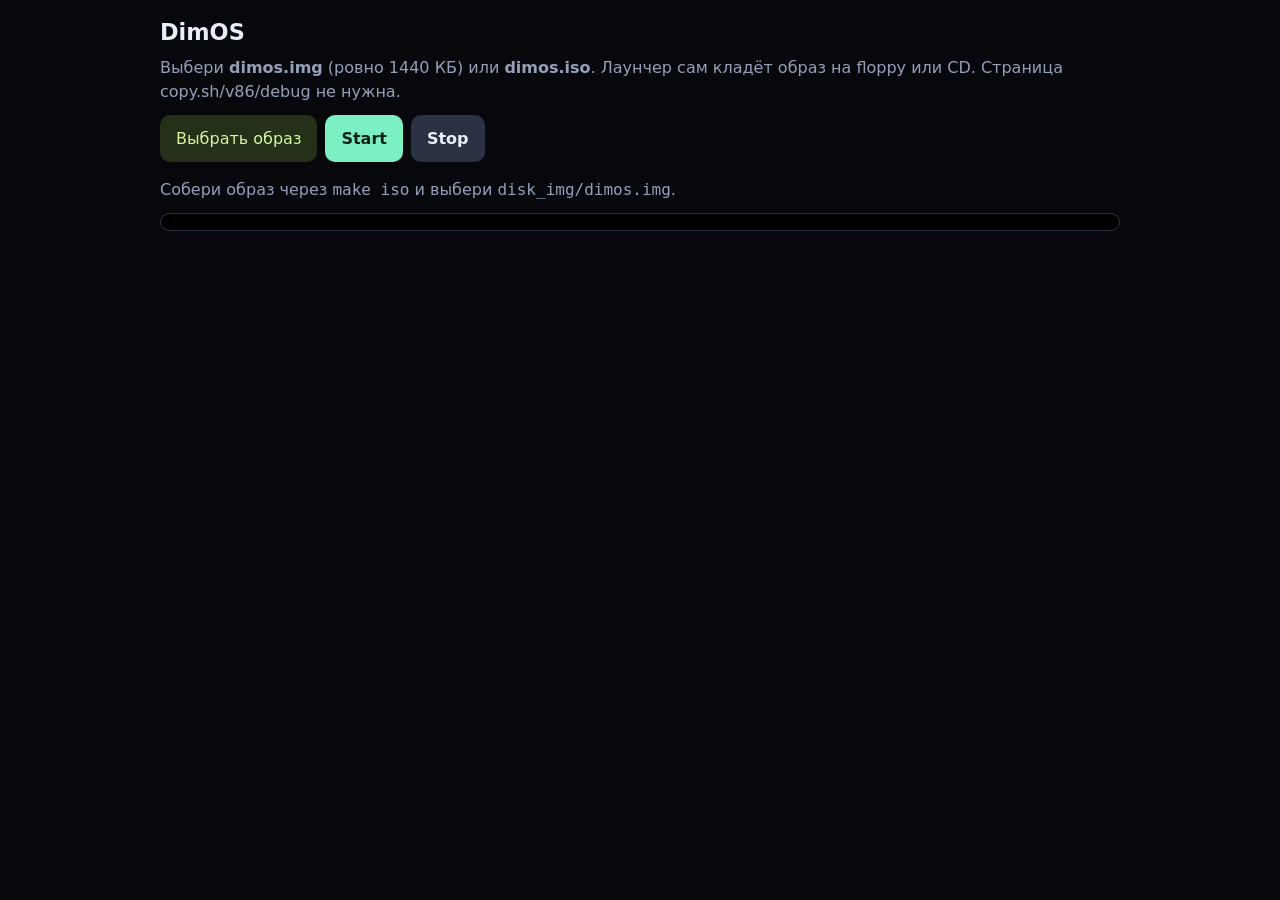
==== commit 8a2257ab: "Restore the browser launcher and make SeaBIOS boot the disk. copy.sh/v86/debug.html was the only doc" ====
--- a/index.html
+++ b/index.html
@@ -1,494 +1,195 @@
-<!doctype html>
+<!DOCTYPE html>
 <html lang="ru">
 <head>
-    <meta charset="utf-8">
-    <meta name="viewport" content="width=device-width, initial-scale=1, viewport-fit=cover">
-    <meta name="theme-color" content="#0d1110">
-    <meta name="description" content="DimOS — 16-битная система, которая запускается прямо в браузере.">
-    <title>DimOS — запуск в браузере</title>
-    <style>
-        :root {
-            color-scheme: dark;
-            --bg: #0d1110;
-            --panel: #131a17;
-            --line: #223029;
-            --text: #eaf4ee;
-            --muted: #8da398;
-            --accent: #3ddc84;
-            --accent-dim: #173526;
-            --danger: #ff8f8f;
-        }
-
-        * {
-            box-sizing: border-box;
-        }
-
-        body {
-            margin: 0;
-            min-height: 100vh;
-            background: var(--bg);
-            color: var(--text);
-            font: 15px/1.5 ui-sans-serif, system-ui, -apple-system, "Segoe UI", Roboto, sans-serif;
-        }
-
-        button {
-            font: inherit;
-            color: inherit;
-            touch-action: manipulation;
-        }
-
-        .page {
-            width: min(760px, calc(100% - 24px));
-            margin: 0 auto;
-            padding: 16px 0 40px;
-        }
-
-        .top {
-            display: flex;
-            align-items: baseline;
-            justify-content: space-between;
-            gap: 12px;
-            padding: 8px 2px 16px;
-            border-bottom: 1px solid var(--line);
-        }
-
-        .brand {
-            display: inline-flex;
-            align-items: center;
-            gap: 10px;
-            font-weight: 700;
-            font-size: 20px;
-            letter-spacing: -0.02em;
-        }
-
-        .brand-mark {
-            display: grid;
-            place-items: center;
-            width: 30px;
-            height: 30px;
-            border: 1px solid var(--accent);
-            border-radius: 8px;
-            color: var(--accent);
-            background: var(--accent-dim);
-            font: 700 15px/1 ui-monospace, Consolas, monospace;
-        }
-
-        .tag {
-            color: var(--muted);
-            font-size: 13px;
-        }
-
-        .machine {
-            margin-top: 18px;
-        }
-
-        .screen-wrap {
-            position: relative;
-            width: 100%;
-            max-width: 720px;
-            margin: 0 auto;
-            background: #000;
-            border: 1px solid var(--line);
-            border-radius: 10px;
-            overflow: hidden;
-            outline: none;
-        }
-
-        .screen-wrap:focus-visible {
-            border-color: var(--accent);
-        }
-
-        .placeholder {
-            position: absolute;
-            inset: 0;
-            z-index: 2;
-            display: grid;
-            place-content: center;
-            justify-items: center;
-            gap: 12px;
-            color: var(--muted);
-            background: #000;
-            font-size: 14px;
-            pointer-events: none;
-        }
-
-        .spinner {
-            width: 26px;
-            height: 26px;
-            border: 3px solid var(--line);
-            border-top-color: var(--accent);
-            border-radius: 50%;
-            animation: spin 0.9s linear infinite;
-        }
-
-        @keyframes spin {
-            to {
-                transform: rotate(360deg);
-            }
-        }
-
-        .status {
-            margin: 12px 2px 0;
-            min-height: 1.4em;
-            color: var(--muted);
-            font-size: 14px;
-            text-align: center;
-        }
-
-        .status[data-tone="ready"] {
-            color: var(--accent);
-        }
-
-        .status[data-tone="error"] {
-            color: var(--danger);
-        }
-
-        .controls {
-            display: flex;
-            flex-wrap: wrap;
-            justify-content: center;
-            gap: 8px;
-            margin-top: 12px;
-        }
-
-        .controls button {
-            padding: 8px 14px;
-            border: 1px solid var(--line);
-            border-radius: 8px;
-            background: var(--panel);
-            cursor: pointer;
-        }
-
-        .controls button:hover:not(:disabled) {
-            border-color: var(--accent);
-        }
-
-        .controls button:disabled {
-            opacity: 0.45;
-            cursor: default;
-        }
-
-        .keys {
-            display: flex;
-            flex-wrap: wrap;
-            justify-content: center;
-            gap: 6px;
-            margin-top: 10px;
-        }
-
-        .keys button {
-            min-width: 44px;
-            padding: 8px 10px;
-            border: 1px solid var(--line);
-            border-radius: 8px;
-            background: var(--panel);
-            color: var(--text);
-            font: 600 13px/1 ui-monospace, Consolas, monospace;
-            cursor: pointer;
-        }
-
-        .keys button:hover:not(:disabled) {
-            border-color: var(--accent);
-        }
-
-        .keys button:disabled {
-            opacity: 0.45;
-            cursor: default;
-        }
-
-        .keys .snake-key {
-            border-color: var(--accent);
-            background: var(--accent-dim);
-            color: var(--accent);
-        }
-
-        .note {
-            margin: 22px 2px 0;
-            color: var(--muted);
-            font-size: 13px;
-            text-align: center;
-        }
-    </style>
+  <meta charset="utf-8">
+  <meta name="viewport" content="width=device-width, initial-scale=1, viewport-fit=cover">
+  <title>DimOS</title>
+  <style>
+    :root {
+      color-scheme: dark;
+      --bg: #07080c;
+      --ink: #e8edf7;
+      --muted: #93a0b8;
+      --accent: #7cf0c2;
+      --danger: #ff8b8b;
+    }
+    * { box-sizing: border-box; }
+    html, body {
+      margin: 0;
+      min-height: 100%;
+      background: var(--bg);
+      color: var(--ink);
+      font: 16px/1.45 system-ui, sans-serif;
+    }
+    body { padding: 16px; }
+    main { max-width: 960px; margin: 0 auto; }
+    h1 { font-size: 1.4rem; margin: 0 0 8px; }
+    p { color: var(--muted); margin: 0 0 12px; }
+    .row { display: flex; flex-wrap: wrap; gap: 8px; margin: 12px 0 16px; }
+    button, .file {
+      appearance: none;
+      border: 0;
+      border-radius: 10px;
+      padding: 12px 16px;
+      font: inherit;
+      cursor: pointer;
+    }
+    button { background: var(--accent); color: #062117; font-weight: 700; }
+    button.secondary { background: #2a3142; color: var(--ink); font-weight: 600; }
+    .file { background: #243017; color: #d8f5a2; display: inline-block; }
+    #status { min-height: 1.4em; margin-bottom: 12px; }
+    #status.err { color: var(--danger); }
+    #screen_container {
+      background: #000;
+      border: 1px solid #2a3142;
+      border-radius: 12px;
+      overflow: auto;
+      padding: 8px;
+    }
+    #screen_container div {
+      white-space: pre;
+      font: 14px/14px ui-monospace, "Cascadia Mono", Menlo, monospace;
+    }
+    #screen_container canvas { display: none; }
+  </style>
 </head>
 <body>
-    <div class="page">
-        <header class="top">
-            <span class="brand"><span class="brand-mark">D</span>DimOS</span>
-            <span class="tag">16-битная ОС · запуск в браузере</span>
-        </header>
+  <main>
+    <h1>DimOS</h1>
+    <p>
+      Выбери <strong>dimos.img</strong> (ровно 1440 КБ) или <strong>dimos.iso</strong>.
+      Лаунчер сам кладёт образ на floppy или CD. Страница copy.sh/v86/debug не нужна.
+    </p>
+    <div class="row">
+      <label class="file">Выбрать образ
+        <input id="image" type="file" accept=".img,.iso,.bin" hidden>
+      </label>
+      <button id="start" type="button">Start</button>
+      <button id="stop" class="secondary" type="button">Stop</button>
+    </div>
+    <p id="status">Собери образ через <code>make iso</code> и выбери <code>disk_img/dimos.img</code>.</p>
+    <div id="screen_container">
+      <div></div>
+      <canvas></canvas>
+    </div>
+  </main>
+  <script src="web/v86/libv86.js"></script>
+  <script>
+    const FLOPPY_BYTES = 1474560;
+    const statusEl = document.getElementById("status");
+    const fileEl = document.getElementById("image");
+    let emulator = null;
+    let pending = null;
 
-        <main class="machine">
-            <div class="screen-wrap" id="screenViewport" tabindex="0" aria-label="Экран DimOS">
-                <div id="screen_container"></div>
-                <div class="placeholder" id="bootPlaceholder">
-                    <div class="spinner"></div>
-                    <div>Загружаю DimOS…</div>
-                </div>
-            </div>
+    function setStatus(text, isError) {
+      statusEl.textContent = text;
+      statusEl.className = isError ? "err" : "";
+    }
 
-            <div class="status" id="statusText" data-tone="loading">Готовлю запуск…</div>
+    function isIso(buffer) {
+      if (buffer.byteLength < 32774) {
+        return false;
+      }
+      const bytes = new Uint8Array(buffer, 32769, 5);
+      return String.fromCharCode(...bytes) === "CD001";
+    }
 
-            <div class="controls" id="vmActions">
-                <button type="button" id="pauseButton" disabled>Пауза</button>
-                <button type="button" id="restartButton" disabled>Перезапуск</button>
-                <button type="button" id="fullscreenButton" disabled>На весь экран</button>
-                <button type="button" id="changeButton" disabled>Другой ISO</button>
-            </div>
+    function describe(file, buffer) {
+      if (buffer.byteLength === FLOPPY_BYTES) {
+        return { kind: "fda", label: file.name + " → floppy" };
+      }
+      if (isIso(buffer)) {
+        return { kind: "cdrom", label: file.name + " → CD-ROM" };
+      }
+      return null;
+    }
 
-            <div class="keys" id="vmKeys">
-                <button class="snake-key" type="button" data-action="snake" disabled>SNAKE ↵</button>
-                <button type="button" data-scan="30" aria-label="Влево" disabled>◀</button>
-                <button type="button" data-scan="17" aria-label="Вверх" disabled>▲</button>
-                <button type="button" data-scan="31" aria-label="Вниз" disabled>▼</button>
-                <button type="button" data-scan="32" aria-label="Вправо" disabled>▶</button>
-                <button type="button" data-scan="49" disabled>N</button>
-                <button type="button" data-scan="1" disabled>ESC</button>
-            </div>
+    async function loadDefaultImage() {
+      try {
+        const response = await fetch("disk_img/dimos.img", { cache: "no-store" });
+        if (!response.ok) {
+          return;
+        }
+        const buffer = await response.arrayBuffer();
+        if (buffer.byteLength !== FLOPPY_BYTES) {
+          return;
+        }
+        pending = {
+          kind: "fda",
+          buffer,
+          label: "disk_img/dimos.img → floppy",
+        };
+        setStatus("Найден локальный dimos.img. Жми Start.");
+      } catch (error) {
+        /* The file picker still works when the built image is not served. */
+      }
+    }
 
-            <p class="note">dimos.iso встроен в страницу и запускается сразу. Можно загрузить и другой образ — но только в формате ISO. Файл читается локально браузером и никуда не отправляется.</p>
-        </main>
-    </div>
+    function stopEmulator() {
+      if (emulator) {
+        emulator.destroy();
+        emulator = null;
+      }
+    }
 
-    <input type="file" id="isoFile" accept=".iso,application/x-iso9660-image" hidden>
+    function startEmulator() {
+      if (!pending) {
+        setStatus("Сначала выбери dimos.img или dimos.iso.", true);
+        return;
+      }
 
-    <script src="./web/v86/libv86.js"></script>
-    <script>
-        "use strict";
+      stopEmulator();
+      const config = {
+        wasm_path: "web/v86/v86.wasm",
+        memory_size: 32 * 1024 * 1024,
+        vga_memory_size: 2 * 1024 * 1024,
+        screen_container: document.getElementById("screen_container"),
+        bios: { url: "web/v86/seabios.bin" },
+        vga_bios: { url: "web/v86/vgabios.bin" },
+        autostart: true,
+        disable_mouse: true,
+        acpi: false,
+      };
 
-        const BUNDLED_ISO = "./web/dimos.iso";
-        const OPENED_AS_LOCAL_FILE = window.location.protocol === "file:";
+      if (pending.kind === "fda") {
+        config.fda = { buffer: pending.buffer };
+        config.boot_order = 0x231;
+      } else {
+        config.cdrom = { buffer: pending.buffer };
+        config.boot_order = 0x123;
+      }
 
-        const isoFileInput = document.getElementById("isoFile");
-        const screenViewport = document.getElementById("screenViewport");
-        const screenContainer = document.getElementById("screen_container");
-        const bootPlaceholder = document.getElementById("bootPlaceholder");
-        const statusText = document.getElementById("statusText");
-        const pauseButton = document.getElementById("pauseButton");
-        const restartButton = document.getElementById("restartButton");
-        const fullscreenButton = document.getElementById("fullscreenButton");
-        const changeButton = document.getElementById("changeButton");
-        const vmActions = document.querySelectorAll("#vmActions button");
-        const vmKeys = document.querySelectorAll("#vmKeys button");
+      setStatus("Запуск: " + pending.label);
+      emulator = new V86(config);
+    }
 
-        let emulator = null;
-        let paused = false;
-        let booting = false;
-        let currentName = "dimos.iso";
+    fileEl.addEventListener("change", async () => {
+      const file = fileEl.files && fileEl.files[0];
+      if (!file) {
+        return;
+      }
+      const buffer = await file.arrayBuffer();
+      const info = describe(file, buffer);
+      if (!info) {
+        pending = null;
+        setStatus(
+          "Нужен dimos.img на 1440 КБ или загрузочный dimos.iso. Сейчас " +
+            file.name + " (" + buffer.byteLength + " байт).",
+          true
+        );
+        return;
+      }
+      pending = { kind: info.kind, buffer, label: info.label };
+      setStatus("Готово: " + info.label + ". Жми Start.");
+    });
 
-        function setStatus(message, tone) {
-            statusText.textContent = message;
-            statusText.dataset.tone = tone || "loading";
-        }
+    document.getElementById("start").addEventListener("click", startEmulator);
+    document.getElementById("stop").addEventListener("click", () => {
+      stopEmulator();
+      setStatus("Остановлено.");
+    });
 
-        function setControlsEnabled(enabled) {
-            vmActions.forEach(button => { button.disabled = !enabled; });
-            vmKeys.forEach(button => { button.disabled = !enabled; });
-        }
-
-        function resetScreen() {
-            const textScreen = document.createElement("div");
-            const canvas = document.createElement("canvas");
-            canvas.style.display = "none";
-            screenContainer.replaceChildren(textScreen, canvas);
-            bootPlaceholder.hidden = false;
-        }
-
-        async function destroyEmulator() {
-            if (!emulator) return;
-            const old = emulator;
-            emulator = null;
-            window.emulator = null;
-            try { await old.stop(); } catch (error) { console.debug(error); }
-            try { await old.destroy(); } catch (error) { console.debug(error); }
-        }
-
-        function fitScreen() {
-            if (!emulator) return;
-            const available = Math.max(240, screenViewport.clientWidth - 2);
-            const scale = Math.min(1, available / 720);
-            try {
-                emulator.screen_set_scale(scale, scale);
-            } catch (error) {
-                console.debug(error);
-            }
-        }
-
-        async function bootIso(buffer, name) {
-            if (booting) return;
-            booting = true;
-            setControlsEnabled(false);
-            paused = false;
-            pauseButton.textContent = "Пауза";
-            setStatus("Загружаю " + name + "…");
-
-            try {
-                if (typeof window.V86 !== "function") {
-                    throw new Error("Движок v86 не загрузился.");
-                }
-
-                await destroyEmulator();
-                resetScreen();
-
-                emulator = new window.V86({
-                    wasm_path: "./web/v86/v86.wasm",
-                    memory_size: 32 * 1024 * 1024,
-                    vga_memory_size: 4 * 1024 * 1024,
-                    screen_container: screenContainer,
-                    bios: { url: "./web/v86/seabios.bin" },
-                    vga_bios: { url: "./web/v86/vgabios.bin" },
-                    cdrom: { buffer },
-                    boot_order: 0x213, // сначала CD-ROM
-                    autostart: true,
-                    fastboot: true,
-                    disable_mouse: true,
-                    disable_speaker: true
-                });
-                window.emulator = emulator;
-
-                emulator.add_listener("download-progress", event => {
-                    if (!event.lengthComputable || !event.total) return;
-                    setStatus("Загрузка движка: " + Math.round(event.loaded / event.total * 100) + "%");
-                });
-
-                emulator.add_listener("download-error", () => {
-                    setStatus("Не удалось загрузить компоненты движка", "error");
-                });
-
-                emulator.add_listener("emulator-ready", () => {
-                    bootPlaceholder.hidden = true;
-                    setControlsEnabled(true);
-                    setStatus(currentName === "dimos.iso"
-                        ? "DimOS запущена. Введи SNAKE или нажми зелёную кнопку."
-                        : "Запущен " + currentName + ".", "ready");
-                    fitScreen();
-                    screenViewport.focus({ preventScroll: true });
-                });
-
-                emulator.add_listener("emulator-stopped", () => {
-                    if (emulator && paused) setStatus("Пауза");
-                });
-            } catch (error) {
-                console.error(error);
-                bootPlaceholder.hidden = true;
-                setStatus(error.message || "Не удалось запустить DimOS", "error");
-                setControlsEnabled(true);
-            } finally {
-                booting = false;
-            }
-        }
-
-        async function startBundledIso() {
-            setStatus("Загружаю встроенный dimos.iso…");
-            try {
-                const response = await fetch(BUNDLED_ISO);
-                if (!response.ok) throw new Error("HTTP " + response.status);
-                const buffer = await response.arrayBuffer();
-                if (buffer.byteLength === 0) throw new Error("Пустой файл");
-                currentName = "dimos.iso";
-                await bootIso(buffer, currentName);
-            } catch (error) {
-                console.error(error);
-                if (OPENED_AS_LOCAL_FILE) {
-                    setStatus("Страница открыта как локальный файл — запусти веб-сервер (python3 -m http.server) или выбери свой ISO.", "error");
-                } else {
-                    setStatus("Не нашёл встроенный dimos.iso. Выбери свой ISO-файл.", "error");
-                }
-                setControlsEnabled(true);
-            }
-        }
-
-        function isIsoName(name) {
-            return name.toLowerCase().endsWith(".iso");
-        }
-
-        isoFileInput.addEventListener("change", async () => {
-            const file = isoFileInput.files[0];
-            isoFileInput.value = "";
-            if (!file) return;
-            if (!isIsoName(file.name)) {
-                setStatus("Поддерживаются только файлы ISO. " + file.name + " пропущен.", "error");
-                return;
-            }
-            currentName = file.name;
-            await bootIso(await file.arrayBuffer(), file.name);
-        });
-
-        pauseButton.addEventListener("click", async () => {
-            if (!emulator) return;
-            try {
-                if (paused) {
-                    await emulator.run();
-                    paused = false;
-                    pauseButton.textContent = "Пауза";
-                    setStatus(currentName === "dimos.iso" ? "DimOS запущена." : "Запущен " + currentName + ".", "ready");
-                } else {
-                    paused = true;
-                    await emulator.stop();
-                    pauseButton.textContent = "Продолжить";
-                    setStatus("Пауза");
-                }
-            } catch (error) {
-                console.error(error);
-                setStatus("Не удалось изменить состояние", "error");
-            }
-        });
-
-        restartButton.addEventListener("click", () => {
-            if (!emulator) return;
-            paused = false;
-            pauseButton.textContent = "Пауза";
-            emulator.restart();
-            setStatus("Перезапуск…");
-        });
-
-        fullscreenButton.addEventListener("click", async () => {
-            if (!emulator) return;
-            try {
-                emulator.screen_go_fullscreen();
-            } catch (error) {
-                if (screenViewport.requestFullscreen) await screenViewport.requestFullscreen();
-            }
-        });
-
-        changeButton.addEventListener("click", () => {
-            isoFileInput.click();
-        });
-
-        screenViewport.addEventListener("pointerdown", () => {
-            if (!emulator) return;
-            emulator.keyboard_set_enabled(true);
-            screenViewport.focus({ preventScroll: true });
-        });
-
-        function sendScanCode(code) {
-            if (!emulator) return;
-            emulator.keyboard_send_scancodes([code, code | 0x80]);
-            screenViewport.focus({ preventScroll: true });
-        }
-
-        vmKeys.forEach(button => {
-            button.addEventListener("pointerdown", event => {
-                event.preventDefault();
-                if (!emulator) return;
-
-                if (button.dataset.action === "snake") {
-                    emulator.keyboard_send_text("SNAKE");
-                    window.setTimeout(() => sendScanCode(0x1C), 80);
-                    return;
-                }
-
-                sendScanCode(Number(button.dataset.scan));
-            });
-        });
-
-        window.addEventListener("resize", fitScreen);
-        window.addEventListener("unhandledrejection", event => {
-            if (!emulator) return;
-            console.error(event.reason);
-            setStatus("Ошибка. Попробуй перезапустить страницу.", "error");
-        });
-
-        startBundledIso();
-    </script>
+    loadDefaultImage();
+  </script>
 </body>
 </html>
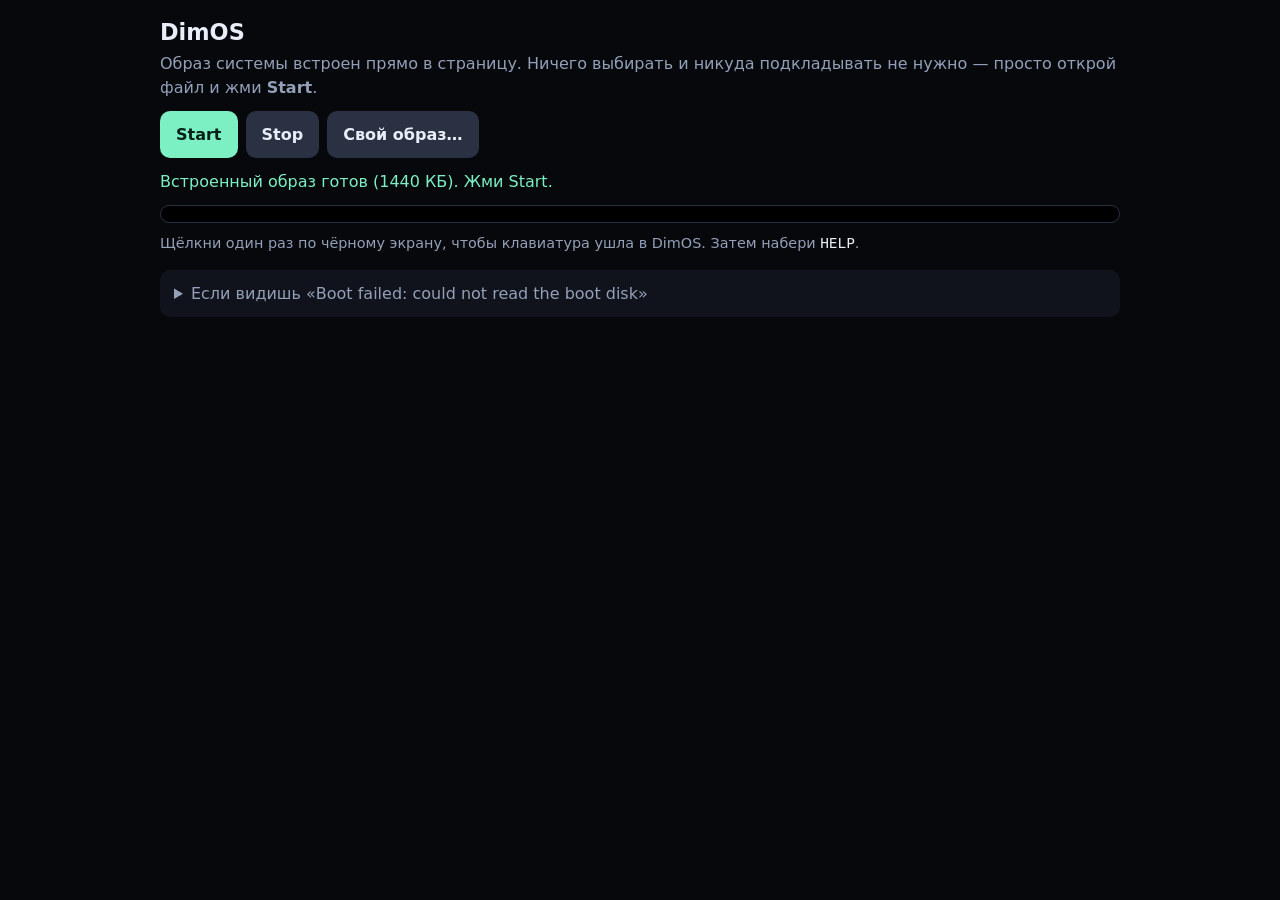
==== commit 210926a4: "Boot DimOS in the browser without an .img file The v86 launcher failed with "could not read the boot" ====
--- a/index.html
+++ b/index.html
@@ -8,6 +8,7 @@
     :root {
       color-scheme: dark;
       --bg: #07080c;
+      --panel: #10131b;
       --ink: #e8edf7;
       --muted: #93a0b8;
       --accent: #7cf0c2;
@@ -23,22 +24,25 @@
     }
     body { padding: 16px; }
     main { max-width: 960px; margin: 0 auto; }
-    h1 { font-size: 1.4rem; margin: 0 0 8px; }
-    p { color: var(--muted); margin: 0 0 12px; }
-    .row { display: flex; flex-wrap: wrap; gap: 8px; margin: 12px 0 16px; }
-    button, .file {
+    h1 { font-size: 1.4rem; margin: 0 0 4px; }
+    .lede { color: var(--muted); margin: 0 0 12px; }
+    .row { display: flex; flex-wrap: wrap; gap: 8px; margin: 12px 0; }
+    button {
       appearance: none;
       border: 0;
       border-radius: 10px;
       padding: 12px 16px;
       font: inherit;
+      font-weight: 700;
       cursor: pointer;
-    }
-    button { background: var(--accent); color: #062117; font-weight: 700; }
+      background: var(--accent);
+      color: #062117;
+    }
     button.secondary { background: #2a3142; color: var(--ink); font-weight: 600; }
-    .file { background: #243017; color: #d8f5a2; display: inline-block; }
-    #status { min-height: 1.4em; margin-bottom: 12px; }
+    button[disabled] { opacity: 0.5; cursor: not-allowed; }
+    #status { min-height: 1.4em; margin: 0 0 12px; color: var(--muted); }
     #status.err { color: var(--danger); }
+    #status.ok { color: var(--accent); }
     #screen_container {
       background: #000;
       border: 1px solid #2a3142;
@@ -51,39 +55,86 @@
       font: 14px/14px ui-monospace, "Cascadia Mono", Menlo, monospace;
     }
     #screen_container canvas { display: none; }
+    details {
+      margin-top: 16px;
+      background: var(--panel);
+      border-radius: 10px;
+      padding: 12px 14px;
+    }
+    summary { cursor: pointer; color: var(--muted); }
+    details p, details li { color: var(--muted); }
+    code { color: var(--ink); }
+    .hint { font-size: 0.9rem; color: var(--muted); margin-top: 10px; }
   </style>
 </head>
 <body>
   <main>
     <h1>DimOS</h1>
-    <p>
-      Выбери <strong>dimos.img</strong> (ровно 1440 КБ) или <strong>dimos.iso</strong>.
-      Лаунчер сам кладёт образ на floppy или CD. Страница copy.sh/v86/debug не нужна.
+    <p class="lede">
+      Образ системы встроен прямо в страницу. Ничего выбирать и никуда
+      подкладывать не нужно — просто открой файл и жми <strong>Start</strong>.
     </p>
     <div class="row">
-      <label class="file">Выбрать образ
-        <input id="image" type="file" accept=".img,.iso,.bin" hidden>
-      </label>
       <button id="start" type="button">Start</button>
       <button id="stop" class="secondary" type="button">Stop</button>
+      <button id="pick" class="secondary" type="button">Свой образ…</button>
+      <input id="image" type="file" accept=".img,.iso,.bin" hidden>
     </div>
-    <p id="status">Собери образ через <code>make iso</code> и выбери <code>disk_img/dimos.img</code>.</p>
+    <p id="status">Загрузка встроенного образа…</p>
     <div id="screen_container">
       <div></div>
       <canvas></canvas>
     </div>
+    <p class="hint">Щёлкни один раз по чёрному экрану, чтобы клавиатура ушла в DimOS. Затем набери <code>HELP</code>.</p>
+
+    <details>
+      <summary>Если видишь «Boot failed: could not read the boot disk»</summary>
+      <p>
+        Эта надпись приходит от SeaBIOS, а не от DimOS: значит эмулятору
+        подсунули не тот образ или не в тот слот. Почти всегда причина одна из трёх:
+      </p>
+      <ul>
+        <li>открыта страница <code>copy.sh/v86/debug.html</code>, где <code>dimos.img</code> попал в слот <strong>CD-ROM</strong> или <strong>Hard disk</strong>;</li>
+        <li>выбран старый или недособранный <code>dimos.img</code> из прошлой сборки;</li>
+        <li>в слот вставлен пустой <code>FLOPPY2.img</code>.</li>
+      </ul>
+      <p>
+        Эта страница ничего из перечисленного сделать не даёт: она держит
+        рабочий образ внутри себя и всегда кладёт его на floppy-слот.
+      </p>
+    </details>
   </main>
+
+  <script src="web/dimos-image.js"></script>
   <script src="web/v86/libv86.js"></script>
   <script>
     const FLOPPY_BYTES = 1474560;
     const statusEl = document.getElementById("status");
     const fileEl = document.getElementById("image");
+    const startButton = document.getElementById("start");
     let emulator = null;
     let pending = null;
 
-    function setStatus(text, isError) {
+    function setStatus(text, kind) {
       statusEl.textContent = text;
-      statusEl.className = isError ? "err" : "";
+      statusEl.className = kind || "";
+    }
+
+    function base64ToBytes(base64) {
+      const binary = atob(base64);
+      const bytes = new Uint8Array(binary.length);
+      for (let i = 0; i < binary.length; i += 1) {
+        bytes[i] = binary.charCodeAt(i);
+      }
+      return bytes;
+    }
+
+    async function gunzip(bytes) {
+      if (typeof DecompressionStream === "function") {
+        const stream = new Blob([bytes]).stream().pipeThrough(new DecompressionStream("gzip"));
+        return new Uint8Array(await new Response(stream).arrayBuffer());
+      }
+      throw new Error("браузер не умеет DecompressionStream");
     }
 
     function isIso(buffer) {
@@ -94,34 +145,25 @@
       return String.fromCharCode(...bytes) === "CD001";
     }
 
-    function describe(file, buffer) {
-      if (buffer.byteLength === FLOPPY_BYTES) {
-        return { kind: "fda", label: file.name + " → floppy" };
-      }
-      if (isIso(buffer)) {
-        return { kind: "cdrom", label: file.name + " → CD-ROM" };
-      }
-      return null;
-    }
-
-    async function loadDefaultImage() {
+    async function loadEmbeddedImage() {
+      const embedded = window.DIMOS_EMBEDDED_IMAGE;
+      if (!embedded) {
+        setStatus("web/dimos-image.js не найден. Собери образ: make iso.", "err");
+        return;
+      }
       try {
-        const response = await fetch("disk_img/dimos.img", { cache: "no-store" });
-        if (!response.ok) {
-          return;
-        }
-        const buffer = await response.arrayBuffer();
-        if (buffer.byteLength !== FLOPPY_BYTES) {
-          return;
+        const raw = await gunzip(base64ToBytes(embedded.gzipBase64));
+        if (raw.length !== embedded.size) {
+          throw new Error("размер " + raw.length + " вместо " + embedded.size);
         }
         pending = {
           kind: "fda",
-          buffer,
-          label: "disk_img/dimos.img → floppy",
+          buffer: raw.buffer,
+          label: "встроенный образ DimOS",
         };
-        setStatus("Найден локальный dimos.img. Жми Start.");
+        setStatus("Встроенный образ готов (1440 КБ). Жми Start.", "ok");
       } catch (error) {
-        /* The file picker still works when the built image is not served. */
+        setStatus("Не удалось распаковать встроенный образ: " + error.message, "err");
       }
     }
 
@@ -134,7 +176,7 @@
 
     function startEmulator() {
       if (!pending) {
-        setStatus("Сначала выбери dimos.img или dimos.iso.", true);
+        setStatus("Образ ещё не готов.", "err");
         return;
       }
 
@@ -159,9 +201,11 @@
         config.boot_order = 0x123;
       }
 
-      setStatus("Запуск: " + pending.label);
+      setStatus("Запуск: " + pending.label + ". Щёлкни по экрану для клавиатуры.", "ok");
       emulator = new V86(config);
     }
+
+    document.getElementById("pick").addEventListener("click", () => fileEl.click());
 
     fileEl.addEventListener("change", async () => {
       const file = fileEl.files && fileEl.files[0];
@@ -169,27 +213,28 @@
         return;
       }
       const buffer = await file.arrayBuffer();
-      const info = describe(file, buffer);
-      if (!info) {
-        pending = null;
+      if (buffer.byteLength === FLOPPY_BYTES) {
+        pending = { kind: "fda", buffer, label: file.name + " → floppy" };
+      } else if (isIso(buffer)) {
+        pending = { kind: "cdrom", buffer, label: file.name + " → CD-ROM" };
+      } else {
         setStatus(
-          "Нужен dimos.img на 1440 КБ или загрузочный dimos.iso. Сейчас " +
+          "Нужен образ на 1440 КБ или загрузочный ISO. Сейчас " +
             file.name + " (" + buffer.byteLength + " байт).",
-          true
+          "err"
         );
         return;
       }
-      pending = { kind: info.kind, buffer, label: info.label };
-      setStatus("Готово: " + info.label + ". Жми Start.");
+      setStatus("Готово: " + pending.label + ". Жми Start.", "ok");
     });
 
-    document.getElementById("start").addEventListener("click", startEmulator);
+    startButton.addEventListener("click", startEmulator);
     document.getElementById("stop").addEventListener("click", () => {
       stopEmulator();
       setStatus("Остановлено.");
     });
 
-    loadDefaultImage();
+    loadEmbeddedImage();
   </script>
 </body>
 </html>
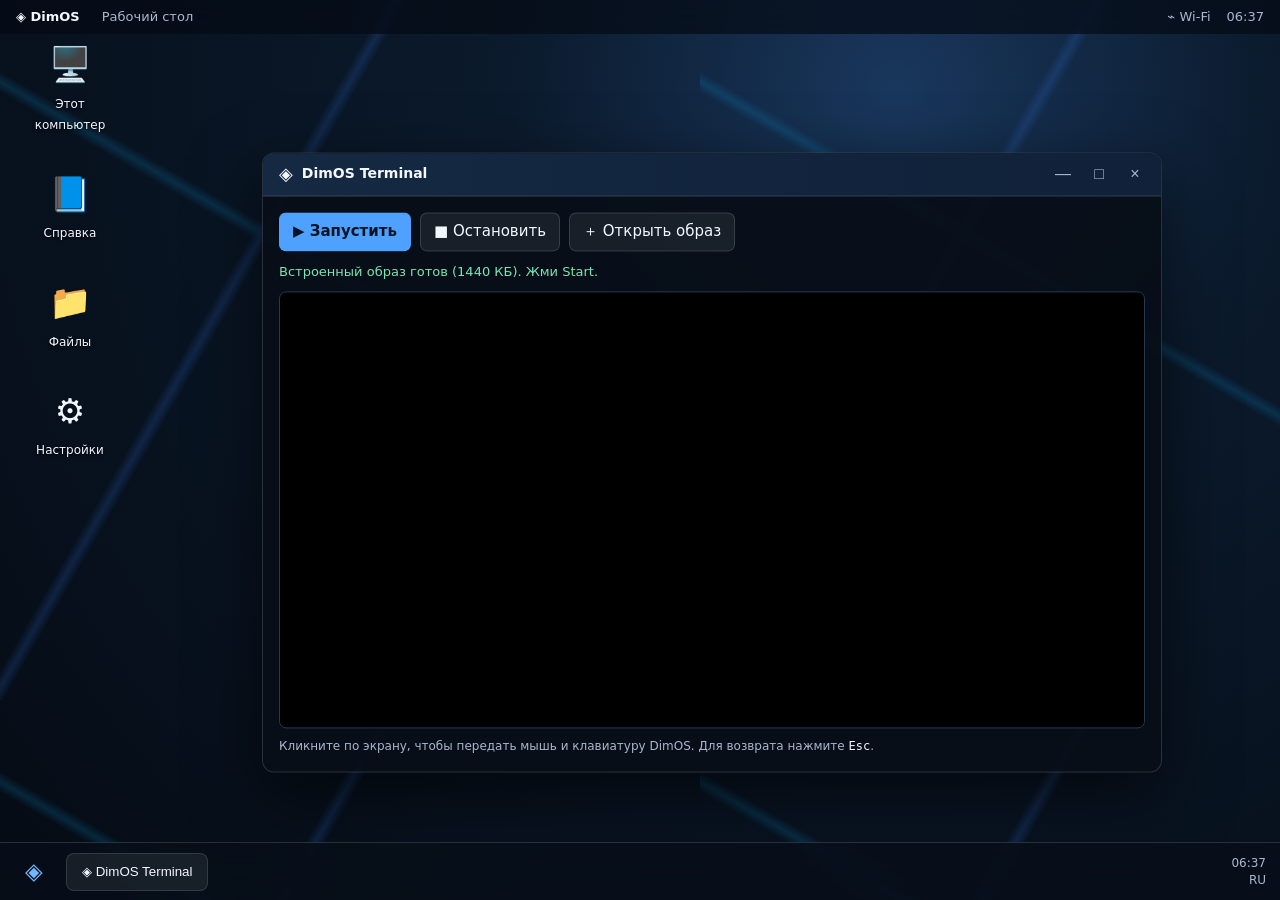
==== commit 714f1fa9: "Build Windows-style graphical web desktop Co-authored-by: arena-agent <297053741+arena-agent@users.n" ====
--- a/index.html
+++ b/index.html
@@ -5,105 +5,41 @@
   <meta name="viewport" content="width=device-width, initial-scale=1, viewport-fit=cover">
   <title>DimOS</title>
   <style>
-    :root {
-      color-scheme: dark;
-      --bg: #07080c;
-      --panel: #10131b;
-      --ink: #e8edf7;
-      --muted: #93a0b8;
-      --accent: #7cf0c2;
-      --danger: #ff8b8b;
-    }
-    * { box-sizing: border-box; }
-    html, body {
-      margin: 0;
-      min-height: 100%;
-      background: var(--bg);
-      color: var(--ink);
-      font: 16px/1.45 system-ui, sans-serif;
-    }
-    body { padding: 16px; }
-    main { max-width: 960px; margin: 0 auto; }
-    h1 { font-size: 1.4rem; margin: 0 0 4px; }
-    .lede { color: var(--muted); margin: 0 0 12px; }
-    .row { display: flex; flex-wrap: wrap; gap: 8px; margin: 12px 0; }
-    button {
-      appearance: none;
-      border: 0;
-      border-radius: 10px;
-      padding: 12px 16px;
-      font: inherit;
-      font-weight: 700;
-      cursor: pointer;
-      background: var(--accent);
-      color: #062117;
-    }
-    button.secondary { background: #2a3142; color: var(--ink); font-weight: 600; }
-    button[disabled] { opacity: 0.5; cursor: not-allowed; }
-    #status { min-height: 1.4em; margin: 0 0 12px; color: var(--muted); }
-    #status.err { color: var(--danger); }
-    #status.ok { color: var(--accent); }
-    #screen_container {
-      background: #000;
-      border: 1px solid #2a3142;
-      border-radius: 12px;
-      overflow: auto;
-      padding: 8px;
-    }
-    #screen_container div {
-      white-space: pre;
-      font: 14px/14px ui-monospace, "Cascadia Mono", Menlo, monospace;
-    }
-    #screen_container canvas { display: none; }
-    details {
-      margin-top: 16px;
-      background: var(--panel);
-      border-radius: 10px;
-      padding: 12px 14px;
-    }
-    summary { cursor: pointer; color: var(--muted); }
-    details p, details li { color: var(--muted); }
-    code { color: var(--ink); }
-    .hint { font-size: 0.9rem; color: var(--muted); margin-top: 10px; }
+    :root{color-scheme:dark;--bg:#08111f;--glass:rgba(17,28,46,.82);--line:rgba(255,255,255,.14);--ink:#f3f7ff;--muted:#a9b8cf;--blue:#4ea1ff;--green:#79e6b3;--danger:#ff8a8a}
+    *{box-sizing:border-box}html,body{margin:0;width:100%;height:100%;overflow:hidden;font:15px/1.4 system-ui,-apple-system,"Segoe UI",sans-serif;color:var(--ink)}
+    body{background:radial-gradient(circle at 70% 10%,#19375d 0,#0b1a2c 32%,#050b14 100%);}
+    body:before{content:"";position:fixed;inset:0;opacity:.18;background:linear-gradient(120deg,transparent 35%,#3b82f6 36%,transparent 37%),linear-gradient(30deg,transparent 55%,#0ea5e9 56%,transparent 57%);background-size:700px 700px;pointer-events:none}
+    .desktop{height:100vh;padding:34px 24px 70px;position:relative}
+    .topbar{position:fixed;top:0;left:0;right:0;height:34px;background:rgba(5,11,20,.7);backdrop-filter:blur(16px);display:flex;align-items:center;padding:0 16px;z-index:10;color:var(--muted);font-size:13px}.topbar strong{color:var(--ink);margin-right:22px}.topbar .right{margin-left:auto;display:flex;gap:16px}
+    .icons{display:grid;gap:22px;width:92px}.icon{border:0;background:transparent;color:var(--ink);font:inherit;padding:7px 3px;border-radius:8px;cursor:pointer;text-align:center}.icon:hover{background:rgba(255,255,255,.12)}.icon .emoji{font-size:34px;display:block;margin-bottom:4px}.icon span:last-child{font-size:12px;text-shadow:0 1px 3px #000}
+    .window{position:absolute;left:50%;top:50%;transform:translate(-42%,-48%);width:min(900px,calc(100vw - 170px));height:min(620px,calc(100vh - 120px));min-width:440px;background:rgba(8,14,24,.94);border:1px solid var(--line);border-radius:12px;box-shadow:0 24px 70px #0009;overflow:hidden;display:flex;flex-direction:column}.window.hidden{display:none}
+    .titlebar{height:43px;display:flex;align-items:center;padding:0 12px 0 16px;background:linear-gradient(90deg,#152943,#102139);border-bottom:1px solid var(--line)}.appmark{font-size:18px;margin-right:9px}.titlebar strong{font-size:14px}.controls{margin-left:auto;display:flex;gap:8px}.controls button{width:28px;height:25px;border:0;border-radius:5px;background:transparent;color:var(--muted);cursor:pointer;font-size:16px}.controls button:hover{background:#ffffff1c;color:white}.controls .close:hover{background:#d9535f}
+    .window-body{padding:16px;display:flex;flex-direction:column;min-height:0;flex:1}.toolbar{display:flex;align-items:center;gap:9px;margin-bottom:12px}.toolbar button{border:1px solid var(--line);border-radius:7px;padding:8px 13px;background:#ffffff12;color:var(--ink);font:inherit;cursor:pointer}.toolbar button.primary{background:var(--blue);border-color:transparent;color:#061426;font-weight:700}.toolbar button:hover{filter:brightness(1.15)}#status{min-height:1.4em;margin:0 0 10px;color:var(--muted);font-size:13px}#status.err{color:var(--danger)}#status.ok{color:var(--green)}
+    #screen_container{background:#000;border:1px solid #273852;border-radius:7px;overflow:auto;padding:8px;cursor:default;user-select:none;touch-action:none;flex:1;min-height:180px}#screen_container.active{border-color:var(--blue)}#screen_container div{white-space:pre;font:14px/14px ui-monospace,"Cascadia Mono",Menlo,monospace}#screen_container canvas{display:none}
+    .hint{font-size:12px;color:var(--muted);margin:10px 0 0}.hint code{color:var(--ink)}
+    .taskbar{position:fixed;bottom:0;left:0;right:0;height:58px;background:rgba(7,14,25,.86);backdrop-filter:blur(18px);border-top:1px solid var(--line);display:flex;align-items:center;padding:0 14px;z-index:20}.startmenu{width:40px;height:38px;border:0;border-radius:8px;background:transparent;color:#72b8ff;font-size:23px;cursor:pointer}.startmenu:hover{background:#ffffff16}.taskapp{height:38px;margin-left:12px;padding:0 15px;border:1px solid #ffffff20;border-radius:8px;background:#ffffff12;color:var(--ink);cursor:pointer}.clock{margin-left:auto;text-align:right;font-size:12px;color:var(--muted)}
+    .menu{position:fixed;bottom:67px;left:14px;width:260px;padding:16px;background:rgba(16,29,48,.96);border:1px solid var(--line);border-radius:12px;box-shadow:0 15px 50px #000a;z-index:30}.menu.hidden{display:none}.menu h2{font-size:17px;margin:0 0 12px}.menu p{color:var(--muted);font-size:12px;margin:0 0 14px}.menu button{display:block;width:100%;text-align:left;padding:10px;border:0;border-radius:7px;background:transparent;color:var(--ink);cursor:pointer;font:inherit}.menu button:hover{background:#ffffff16}
+    @media(max-width:700px){.window{left:12px;right:12px;top:48px;transform:none;width:auto;height:calc(100vh - 120px);min-width:0}.desktop{padding-left:12px}.icons{display:flex;gap:8px;width:auto}.icon .emoji{font-size:26px}.icon span:last-child{font-size:11px}.topbar .right{gap:7px}.topbar strong{margin-right:8px}}
   </style>
 </head>
 <body>
-  <main>
-    <h1>DimOS</h1>
-    <p class="lede">
-      Образ системы встроен прямо в страницу. Ничего выбирать и никуда
-      подкладывать не нужно — просто открой файл и жми <strong>Start</strong>.
-    </p>
-    <div class="row">
-      <button id="start" type="button">Start</button>
-      <button id="stop" class="secondary" type="button">Stop</button>
-      <button id="pick" class="secondary" type="button">Свой образ…</button>
-      <input id="image" type="file" accept=".img,.iso,.bin" hidden>
+  <div class="desktop">
+    <div class="topbar"><strong>◈ DimOS</strong><span>Рабочий стол</span><div class="right"><span>⌁ Wi-Fi</span><span id="top-time">12:00</span></div></div>
+    <div class="icons">
+      <button class="icon" id="desktop-computer"><span class="emoji">🖥️</span><span>Этот компьютер</span></button>
+      <button class="icon" id="desktop-help"><span class="emoji">📘</span><span>Справка</span></button>
+      <button class="icon" id="desktop-files"><span class="emoji">📁</span><span>Файлы</span></button>
+      <button class="icon" id="desktop-settings"><span class="emoji">⚙️</span><span>Настройки</span></button>
     </div>
-    <p id="status">Загрузка встроенного образа…</p>
-    <div id="screen_container">
-      <div></div>
-      <canvas></canvas>
-    </div>
-    <p class="hint">Щёлкни один раз по чёрному экрану, чтобы клавиатура ушла в DimOS. Затем набери <code>HELP</code>.</p>
-
-    <details>
-      <summary>Если видишь «Boot failed: could not read the boot disk»</summary>
-      <p>
-        Эта надпись приходит от SeaBIOS, а не от DimOS: значит эмулятору
-        подсунули не тот образ или не в тот слот. Почти всегда причина одна из трёх:
-      </p>
-      <ul>
-        <li>открыта страница <code>copy.sh/v86/debug.html</code>, где <code>dimos.img</code> попал в слот <strong>CD-ROM</strong> или <strong>Hard disk</strong>;</li>
-        <li>выбран старый или недособранный <code>dimos.img</code> из прошлой сборки;</li>
-        <li>в слот вставлен пустой <code>FLOPPY2.img</code>.</li>
-      </ul>
-      <p>
-        Эта страница ничего из перечисленного сделать не даёт: она держит
-        рабочий образ внутри себя и всегда кладёт его на floppy-слот.
-      </p>
-    </details>
-  </main>
+    <section class="window" id="os-window">
+      <header class="titlebar"><span class="appmark">◈</span><strong>DimOS Terminal</strong><div class="controls"><button title="Свернуть">—</button><button title="Развернуть">□</button><button class="close" id="window-close" title="Закрыть">×</button></div></header>
+      <div class="window-body"><div class="toolbar"><button class="primary" id="start" type="button">▶ Запустить</button><button id="stop" type="button">■ Остановить</button><button id="pick" type="button">＋ Открыть образ</button><input id="image" type="file" accept=".img,.iso,.bin" hidden></div><p id="status">Загрузка встроенного образа…</p><div id="screen_container"><div></div><canvas></canvas></div><p class="hint">Кликните по экрану, чтобы передать мышь и клавиатуру DimOS. Для возврата нажмите <code>Esc</code>.</p></div>
+    </section>
+    <section class="window hidden" id="files-window" style="width:520px;height:360px;transform:translate(-25%,-25%)"><header class="titlebar"><span class="appmark">📁</span><strong>Файлы</strong><div class="controls"><button class="close" data-close="files-window">×</button></div></header><div class="window-body"><h2 style="margin:4px 0 14px">Домашняя папка</h2><div style="display:grid;grid-template-columns:repeat(4,1fr);gap:14px;text-align:center"><button class="icon"><span class="emoji">📄</span><span>README.TXT</span></button><button class="icon"><span class="emoji">💾</span><span>KERNEL.BIN</span></button><button class="icon"><span class="emoji">📦</span><span>DIMOS.IMG</span></button></div></div></section>
+    <section class="window hidden" id="settings-window" style="width:460px;height:330px;transform:translate(-55%,-15%)"><header class="titlebar"><span class="appmark">⚙️</span><strong>Настройки DimOS</strong><div class="controls"><button class="close" data-close="settings-window">×</button></div></header><div class="window-body"><h2 style="margin:4px 0">Персонализация</h2><p style="color:var(--muted)">Графическая оболочка DimOS</p><button class="toolbar button" style="width:max-content">Тёмная тема включена</button><p style="color:var(--muted);font-size:13px">Система готова к работе.</p></div></section>
+  </div>
+  <div class="menu hidden" id="start-menu"><h2>◈ DimOS</h2><p>Добро пожаловать в рабочее пространство</p><button id="menu-terminal">▣  Терминал DimOS</button><button id="menu-files">▤  Открыть образ системы</button><button id="menu-about">ⓘ  О системе</button></div>
+  <footer class="taskbar"><button class="startmenu" id="start-menu-button">◈</button><button class="taskapp" id="task-terminal">◈ DimOS Terminal</button><div class="clock"><span id="date-time"></span><br><span>RU</span></div></footer>
 
   <script src="web/dimos-image.js"></script>
   <script src="web/v86/libv86.js"></script>
@@ -189,7 +125,9 @@
         bios: { url: "web/v86/seabios.bin" },
         vga_bios: { url: "web/v86/vgabios.bin" },
         autostart: true,
-        disable_mouse: true,
+        // Не отключаем PS/2-мышь: v86 сам захватывает её после клика по экрану.
+        // Раньше здесь было disable_mouse: true, из-за чего курсор не работал.
+        disable_mouse: false,
         acpi: false,
       };
 
@@ -229,11 +167,28 @@
     });
 
     startButton.addEventListener("click", startEmulator);
+    document.getElementById("screen_container").addEventListener("pointerdown", () => {
+      document.getElementById("screen_container").classList.add("active");
+    });
     document.getElementById("stop").addEventListener("click", () => {
       stopEmulator();
       setStatus("Остановлено.");
     });
 
+    const win = document.getElementById("os-window");
+    const menu = document.getElementById("start-menu");
+    document.getElementById("start-menu-button").addEventListener("click", () => menu.classList.toggle("hidden"));
+    document.getElementById("task-terminal").addEventListener("click", () => win.classList.remove("hidden"));
+    document.getElementById("menu-terminal").addEventListener("click", () => { win.classList.remove("hidden"); menu.classList.add("hidden"); });
+    document.getElementById("menu-files").addEventListener("click", () => { fileEl.click(); menu.classList.add("hidden"); });
+    document.getElementById("window-close").addEventListener("click", () => win.classList.add("hidden"));
+    document.getElementById("desktop-computer").addEventListener("click", () => win.classList.remove("hidden"));
+    document.getElementById("desktop-files").addEventListener("click", () => document.getElementById("files-window").classList.remove("hidden"));
+    document.getElementById("desktop-settings").addEventListener("click", () => document.getElementById("settings-window").classList.remove("hidden"));
+    document.querySelectorAll("[data-close]").forEach((button) => button.addEventListener("click", () => document.getElementById(button.dataset.close).classList.add("hidden")));
+    function updateClock(){ const d=new Date(); const text=d.toLocaleTimeString("ru-RU",{hour:"2-digit",minute:"2-digit"}); document.getElementById("date-time").textContent=text; document.getElementById("top-time").textContent=text; }
+    updateClock(); setInterval(updateClock, 30000);
+
     loadEmbeddedImage();
   </script>
 </body>
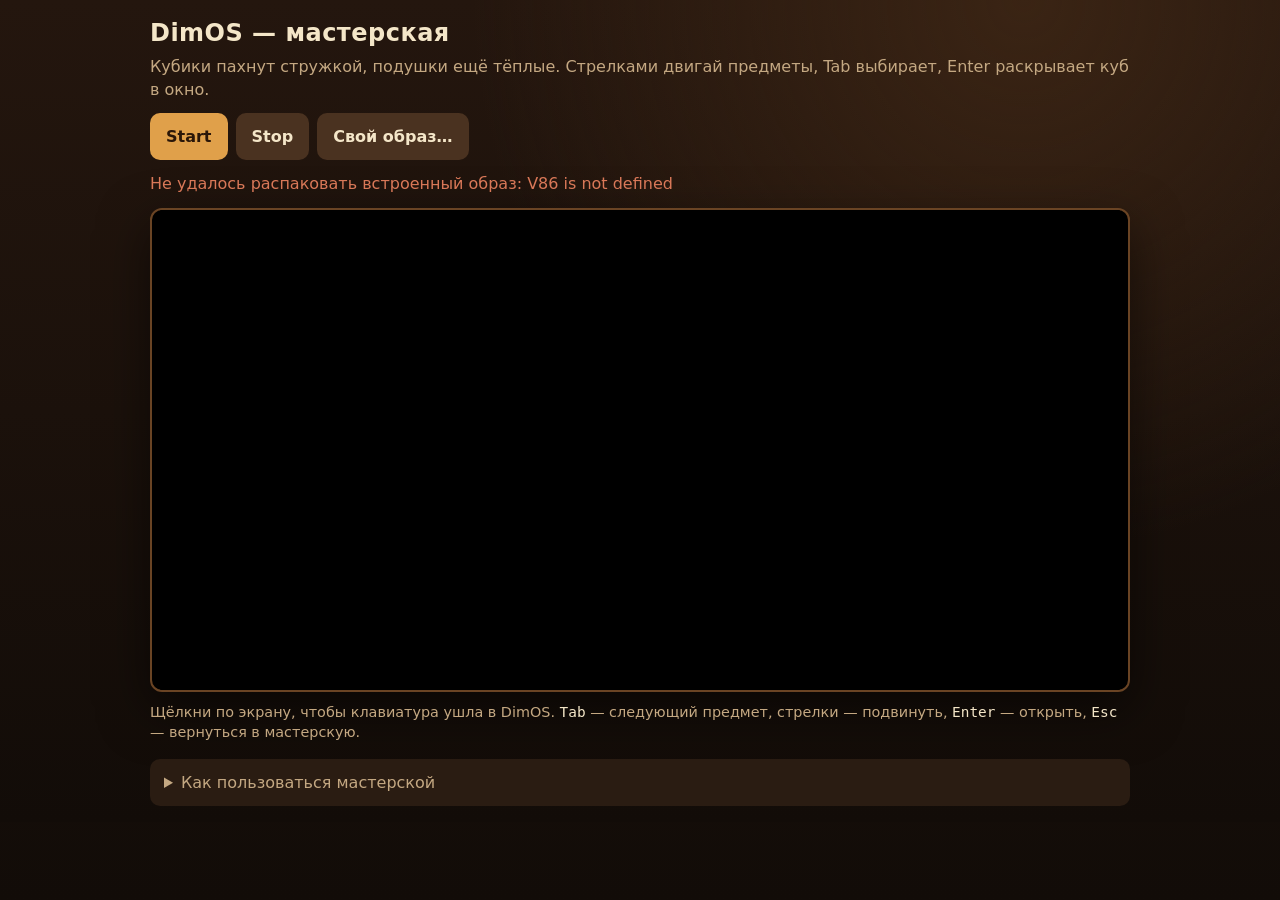
==== commit ada8a7c4: "Add a VGA workshop desktop with movable cubes and pillows Switch the kernel to mode 13h and draw a w" ====
--- a/index.html
+++ b/index.html
@@ -3,43 +3,118 @@
 <head>
   <meta charset="utf-8">
   <meta name="viewport" content="width=device-width, initial-scale=1, viewport-fit=cover">
-  <title>DimOS</title>
+  <title>DimOS — мастерская</title>
   <style>
-    :root{color-scheme:dark;--bg:#08111f;--glass:rgba(17,28,46,.82);--line:rgba(255,255,255,.14);--ink:#f3f7ff;--muted:#a9b8cf;--blue:#4ea1ff;--green:#79e6b3;--danger:#ff8a8a}
-    *{box-sizing:border-box}html,body{margin:0;width:100%;height:100%;overflow:hidden;font:15px/1.4 system-ui,-apple-system,"Segoe UI",sans-serif;color:var(--ink)}
-    body{background:radial-gradient(circle at 70% 10%,#19375d 0,#0b1a2c 32%,#050b14 100%);}
-    body:before{content:"";position:fixed;inset:0;opacity:.18;background:linear-gradient(120deg,transparent 35%,#3b82f6 36%,transparent 37%),linear-gradient(30deg,transparent 55%,#0ea5e9 56%,transparent 57%);background-size:700px 700px;pointer-events:none}
-    .desktop{height:100vh;padding:34px 24px 70px;position:relative}
-    .topbar{position:fixed;top:0;left:0;right:0;height:34px;background:rgba(5,11,20,.7);backdrop-filter:blur(16px);display:flex;align-items:center;padding:0 16px;z-index:10;color:var(--muted);font-size:13px}.topbar strong{color:var(--ink);margin-right:22px}.topbar .right{margin-left:auto;display:flex;gap:16px}
-    .icons{display:grid;gap:22px;width:92px}.icon{border:0;background:transparent;color:var(--ink);font:inherit;padding:7px 3px;border-radius:8px;cursor:pointer;text-align:center}.icon:hover{background:rgba(255,255,255,.12)}.icon .emoji{font-size:34px;display:block;margin-bottom:4px}.icon span:last-child{font-size:12px;text-shadow:0 1px 3px #000}
-    .window{position:absolute;left:50%;top:50%;transform:translate(-42%,-48%);width:min(900px,calc(100vw - 170px));height:min(620px,calc(100vh - 120px));min-width:440px;background:rgba(8,14,24,.94);border:1px solid var(--line);border-radius:12px;box-shadow:0 24px 70px #0009;overflow:hidden;display:flex;flex-direction:column}.window.hidden{display:none}
-    .titlebar{height:43px;display:flex;align-items:center;padding:0 12px 0 16px;background:linear-gradient(90deg,#152943,#102139);border-bottom:1px solid var(--line)}.appmark{font-size:18px;margin-right:9px}.titlebar strong{font-size:14px}.controls{margin-left:auto;display:flex;gap:8px}.controls button{width:28px;height:25px;border:0;border-radius:5px;background:transparent;color:var(--muted);cursor:pointer;font-size:16px}.controls button:hover{background:#ffffff1c;color:white}.controls .close:hover{background:#d9535f}
-    .window-body{padding:16px;display:flex;flex-direction:column;min-height:0;flex:1}.toolbar{display:flex;align-items:center;gap:9px;margin-bottom:12px}.toolbar button{border:1px solid var(--line);border-radius:7px;padding:8px 13px;background:#ffffff12;color:var(--ink);font:inherit;cursor:pointer}.toolbar button.primary{background:var(--blue);border-color:transparent;color:#061426;font-weight:700}.toolbar button:hover{filter:brightness(1.15)}#status{min-height:1.4em;margin:0 0 10px;color:var(--muted);font-size:13px}#status.err{color:var(--danger)}#status.ok{color:var(--green)}
-    #screen_container{background:#000;border:1px solid #273852;border-radius:7px;overflow:auto;padding:8px;cursor:default;user-select:none;touch-action:none;flex:1;min-height:180px}#screen_container.active{border-color:var(--blue)}#screen_container div{white-space:pre;font:14px/14px ui-monospace,"Cascadia Mono",Menlo,monospace}#screen_container canvas{display:none}
-    .hint{font-size:12px;color:var(--muted);margin:10px 0 0}.hint code{color:var(--ink)}
-    .taskbar{position:fixed;bottom:0;left:0;right:0;height:58px;background:rgba(7,14,25,.86);backdrop-filter:blur(18px);border-top:1px solid var(--line);display:flex;align-items:center;padding:0 14px;z-index:20}.startmenu{width:40px;height:38px;border:0;border-radius:8px;background:transparent;color:#72b8ff;font-size:23px;cursor:pointer}.startmenu:hover{background:#ffffff16}.taskapp{height:38px;margin-left:12px;padding:0 15px;border:1px solid #ffffff20;border-radius:8px;background:#ffffff12;color:var(--ink);cursor:pointer}.clock{margin-left:auto;text-align:right;font-size:12px;color:var(--muted)}
-    .menu{position:fixed;bottom:67px;left:14px;width:260px;padding:16px;background:rgba(16,29,48,.96);border:1px solid var(--line);border-radius:12px;box-shadow:0 15px 50px #000a;z-index:30}.menu.hidden{display:none}.menu h2{font-size:17px;margin:0 0 12px}.menu p{color:var(--muted);font-size:12px;margin:0 0 14px}.menu button{display:block;width:100%;text-align:left;padding:10px;border:0;border-radius:7px;background:transparent;color:var(--ink);cursor:pointer;font:inherit}.menu button:hover{background:#ffffff16}
-    @media(max-width:700px){.window{left:12px;right:12px;top:48px;transform:none;width:auto;height:calc(100vh - 120px);min-width:0}.desktop{padding-left:12px}.icons{display:flex;gap:8px;width:auto}.icon .emoji{font-size:26px}.icon span:last-child{font-size:11px}.topbar .right{gap:7px}.topbar strong{margin-right:8px}}
+    :root {
+      color-scheme: dark;
+      --bg: #1a120c;
+      --panel: #2a1c12;
+      --ink: #f4e6c8;
+      --muted: #c4a882;
+      --accent: #e0a04a;
+      --danger: #d97858;
+    }
+    * { box-sizing: border-box; }
+    html, body {
+      margin: 0;
+      min-height: 100%;
+      background:
+        radial-gradient(circle at 80% 0%, #3a2414 0%, transparent 42%),
+        linear-gradient(180deg, #24160e, #120c08);
+      color: var(--ink);
+      font: 16px/1.45 "Segoe UI", system-ui, sans-serif;
+    }
+    body { padding: 16px; }
+    main { max-width: 980px; margin: 0 auto; }
+    h1 { font-size: 1.5rem; margin: 0 0 4px; letter-spacing: 0.02em; }
+    .lede { color: var(--muted); margin: 0 0 12px; }
+    .row { display: flex; flex-wrap: wrap; gap: 8px; margin: 12px 0; }
+    button {
+      appearance: none;
+      border: 0;
+      border-radius: 10px;
+      padding: 12px 16px;
+      font: inherit;
+      font-weight: 700;
+      cursor: pointer;
+      background: var(--accent);
+      color: #2a1608;
+    }
+    button.secondary { background: #4a3220; color: var(--ink); font-weight: 600; }
+    button[disabled] { opacity: 0.5; cursor: not-allowed; }
+    #status { min-height: 1.4em; margin: 0 0 12px; color: var(--muted); }
+    #status.err { color: var(--danger); }
+    #status.ok { color: #d8c07a; }
+    #screen_container {
+      background: #000;
+      border: 2px solid #6a4424;
+      border-radius: 12px;
+      overflow: hidden;
+      padding: 0;
+      display: flex;
+      justify-content: center;
+      align-items: center;
+      min-height: 200px;
+      box-shadow: 0 18px 50px #0008;
+    }
+    #screen_container div { display: none; }
+    #screen_container canvas {
+      display: block !important;
+      image-rendering: pixelated;
+      image-rendering: crisp-edges;
+      width: min(960px, 100%);
+      height: auto;
+      background: #000;
+    }
+    details {
+      margin-top: 16px;
+      background: var(--panel);
+      border-radius: 10px;
+      padding: 12px 14px;
+    }
+    summary { cursor: pointer; color: var(--muted); }
+    details p, details li { color: var(--muted); }
+    code { color: var(--ink); }
+    .hint { font-size: 0.9rem; color: var(--muted); margin-top: 10px; }
   </style>
 </head>
 <body>
-  <div class="desktop">
-    <div class="topbar"><strong>◈ DimOS</strong><span>Рабочий стол</span><div class="right"><span>⌁ Wi-Fi</span><span id="top-time">12:00</span></div></div>
-    <div class="icons">
-      <button class="icon" id="desktop-computer"><span class="emoji">🖥️</span><span>Этот компьютер</span></button>
-      <button class="icon" id="desktop-help"><span class="emoji">📘</span><span>Справка</span></button>
-      <button class="icon" id="desktop-files"><span class="emoji">📁</span><span>Файлы</span></button>
-      <button class="icon" id="desktop-settings"><span class="emoji">⚙️</span><span>Настройки</span></button>
+  <main>
+    <h1>DimOS — мастерская</h1>
+    <p class="lede">
+      Кубики пахнут стружкой, подушки ещё тёплые. Стрелками двигай предметы,
+      Tab выбирает, Enter раскрывает куб в окно.
+    </p>
+    <div class="row">
+      <button id="start" type="button">Start</button>
+      <button id="stop" class="secondary" type="button">Stop</button>
+      <button id="pick" class="secondary" type="button">Свой образ…</button>
+      <input id="image" type="file" accept=".img,.iso,.bin" hidden>
     </div>
-    <section class="window" id="os-window">
-      <header class="titlebar"><span class="appmark">◈</span><strong>DimOS Terminal</strong><div class="controls"><button title="Свернуть">—</button><button title="Развернуть">□</button><button class="close" id="window-close" title="Закрыть">×</button></div></header>
-      <div class="window-body"><div class="toolbar"><button class="primary" id="start" type="button">▶ Запустить</button><button id="stop" type="button">■ Остановить</button><button id="pick" type="button">＋ Открыть образ</button><input id="image" type="file" accept=".img,.iso,.bin" hidden></div><p id="status">Загрузка встроенного образа…</p><div id="screen_container"><div></div><canvas></canvas></div><p class="hint">Кликните по экрану, чтобы передать мышь и клавиатуру DimOS. Для возврата нажмите <code>Esc</code>.</p></div>
-    </section>
-    <section class="window hidden" id="files-window" style="width:520px;height:360px;transform:translate(-25%,-25%)"><header class="titlebar"><span class="appmark">📁</span><strong>Файлы</strong><div class="controls"><button class="close" data-close="files-window">×</button></div></header><div class="window-body"><h2 style="margin:4px 0 14px">Домашняя папка</h2><div style="display:grid;grid-template-columns:repeat(4,1fr);gap:14px;text-align:center"><button class="icon"><span class="emoji">📄</span><span>README.TXT</span></button><button class="icon"><span class="emoji">💾</span><span>KERNEL.BIN</span></button><button class="icon"><span class="emoji">📦</span><span>DIMOS.IMG</span></button></div></div></section>
-    <section class="window hidden" id="settings-window" style="width:460px;height:330px;transform:translate(-55%,-15%)"><header class="titlebar"><span class="appmark">⚙️</span><strong>Настройки DimOS</strong><div class="controls"><button class="close" data-close="settings-window">×</button></div></header><div class="window-body"><h2 style="margin:4px 0">Персонализация</h2><p style="color:var(--muted)">Графическая оболочка DimOS</p><button class="toolbar button" style="width:max-content">Тёмная тема включена</button><p style="color:var(--muted);font-size:13px">Система готова к работе.</p></div></section>
-  </div>
-  <div class="menu hidden" id="start-menu"><h2>◈ DimOS</h2><p>Добро пожаловать в рабочее пространство</p><button id="menu-terminal">▣  Терминал DimOS</button><button id="menu-files">▤  Открыть образ системы</button><button id="menu-about">ⓘ  О системе</button></div>
-  <footer class="taskbar"><button class="startmenu" id="start-menu-button">◈</button><button class="taskapp" id="task-terminal">◈ DimOS Terminal</button><div class="clock"><span id="date-time"></span><br><span>RU</span></div></footer>
+    <p id="status">Загрузка встроенного образа…</p>
+    <div id="screen_container">
+      <div></div>
+      <canvas></canvas>
+    </div>
+    <p class="hint">
+      Щёлкни по экрану, чтобы клавиатура ушла в DimOS.
+      <code>Tab</code> — следующий предмет,
+      стрелки — подвинуть,
+      <code>Enter</code> — открыть,
+      <code>Esc</code> — вернуться в мастерскую.
+    </p>
+
+    <details>
+      <summary>Как пользоваться мастерской</summary>
+      <ul>
+        <li><strong>term</strong> — терминал (HELP, DIR, TYPE, SNAKE, MEM, ABOUT).</li>
+        <li><strong>snake</strong> — змейка на графике.</li>
+        <li><strong>files</strong> — файлы FAT12.</li>
+        <li><strong>about</strong> — о системе.</li>
+        <li><strong>block / shaving / pillow / warm</strong> — просто поиграть, подвигать.</li>
+      </ul>
+    </details>
+  </main>
 
   <script src="web/dimos-image.js"></script>
   <script src="web/v86/libv86.js"></script>
@@ -97,7 +172,8 @@
           buffer: raw.buffer,
           label: "встроенный образ DimOS",
         };
-        setStatus("Встроенный образ готов (1440 КБ). Жми Start.", "ok");
+        setStatus("Мастерская готова. Жми Start — или подожди, сейчас сама.", "ok");
+        startEmulator();
       } catch (error) {
         setStatus("Не удалось распаковать встроенный образ: " + error.message, "err");
       }
@@ -125,9 +201,7 @@
         bios: { url: "web/v86/seabios.bin" },
         vga_bios: { url: "web/v86/vgabios.bin" },
         autostart: true,
-        // Не отключаем PS/2-мышь: v86 сам захватывает её после клика по экрану.
-        // Раньше здесь было disable_mouse: true, из-за чего курсор не работал.
-        disable_mouse: false,
+        disable_mouse: true,
         acpi: false,
       };
 
@@ -139,7 +213,7 @@
         config.boot_order = 0x123;
       }
 
-      setStatus("Запуск: " + pending.label + ". Щёлкни по экрану для клавиатуры.", "ok");
+      setStatus("Мастерская запущена. Щёлкни по экрану для клавиатуры.", "ok");
       emulator = new V86(config);
     }
 
@@ -167,28 +241,11 @@
     });
 
     startButton.addEventListener("click", startEmulator);
-    document.getElementById("screen_container").addEventListener("pointerdown", () => {
-      document.getElementById("screen_container").classList.add("active");
-    });
     document.getElementById("stop").addEventListener("click", () => {
       stopEmulator();
       setStatus("Остановлено.");
     });
 
-    const win = document.getElementById("os-window");
-    const menu = document.getElementById("start-menu");
-    document.getElementById("start-menu-button").addEventListener("click", () => menu.classList.toggle("hidden"));
-    document.getElementById("task-terminal").addEventListener("click", () => win.classList.remove("hidden"));
-    document.getElementById("menu-terminal").addEventListener("click", () => { win.classList.remove("hidden"); menu.classList.add("hidden"); });
-    document.getElementById("menu-files").addEventListener("click", () => { fileEl.click(); menu.classList.add("hidden"); });
-    document.getElementById("window-close").addEventListener("click", () => win.classList.add("hidden"));
-    document.getElementById("desktop-computer").addEventListener("click", () => win.classList.remove("hidden"));
-    document.getElementById("desktop-files").addEventListener("click", () => document.getElementById("files-window").classList.remove("hidden"));
-    document.getElementById("desktop-settings").addEventListener("click", () => document.getElementById("settings-window").classList.remove("hidden"));
-    document.querySelectorAll("[data-close]").forEach((button) => button.addEventListener("click", () => document.getElementById(button.dataset.close).classList.add("hidden")));
-    function updateClock(){ const d=new Date(); const text=d.toLocaleTimeString("ru-RU",{hour:"2-digit",minute:"2-digit"}); document.getElementById("date-time").textContent=text; document.getElementById("top-time").textContent=text; }
-    updateClock(); setInterval(updateClock, 30000);
-
     loadEmbeddedImage();
   </script>
 </body>
